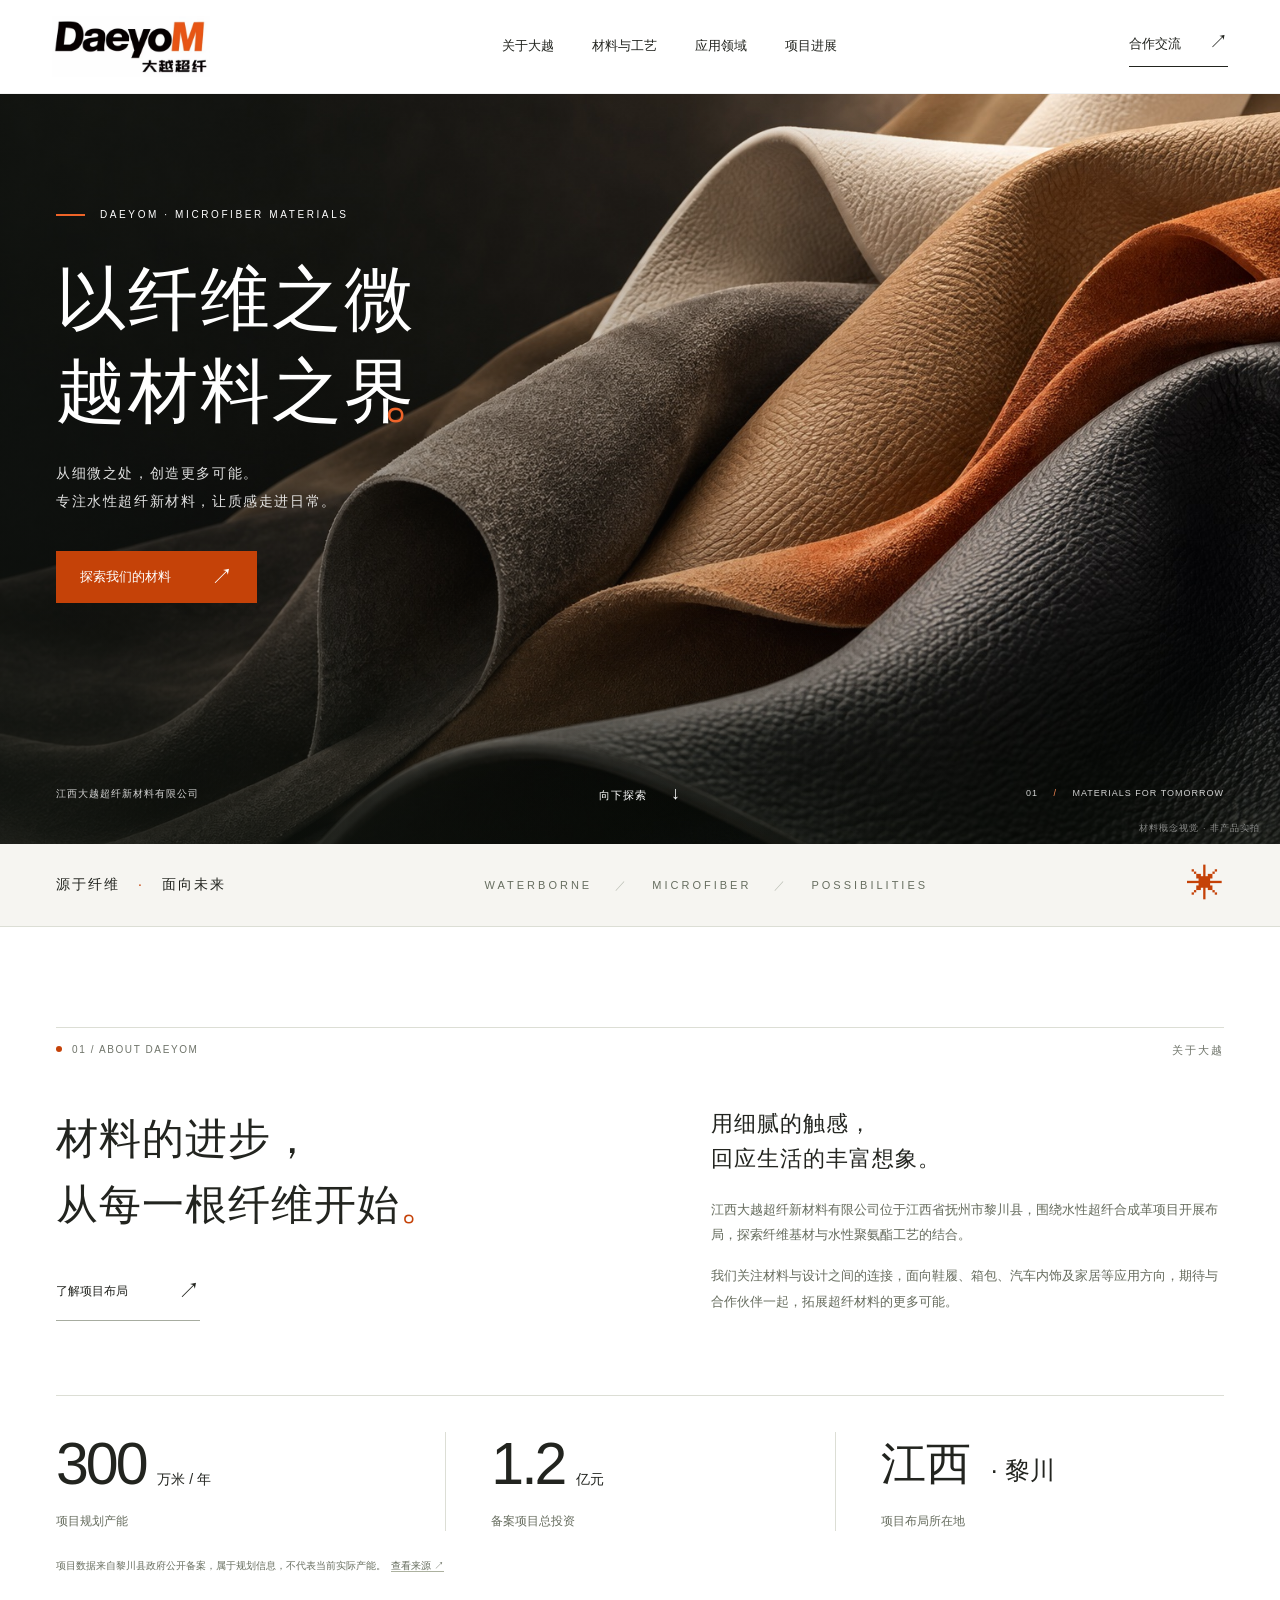
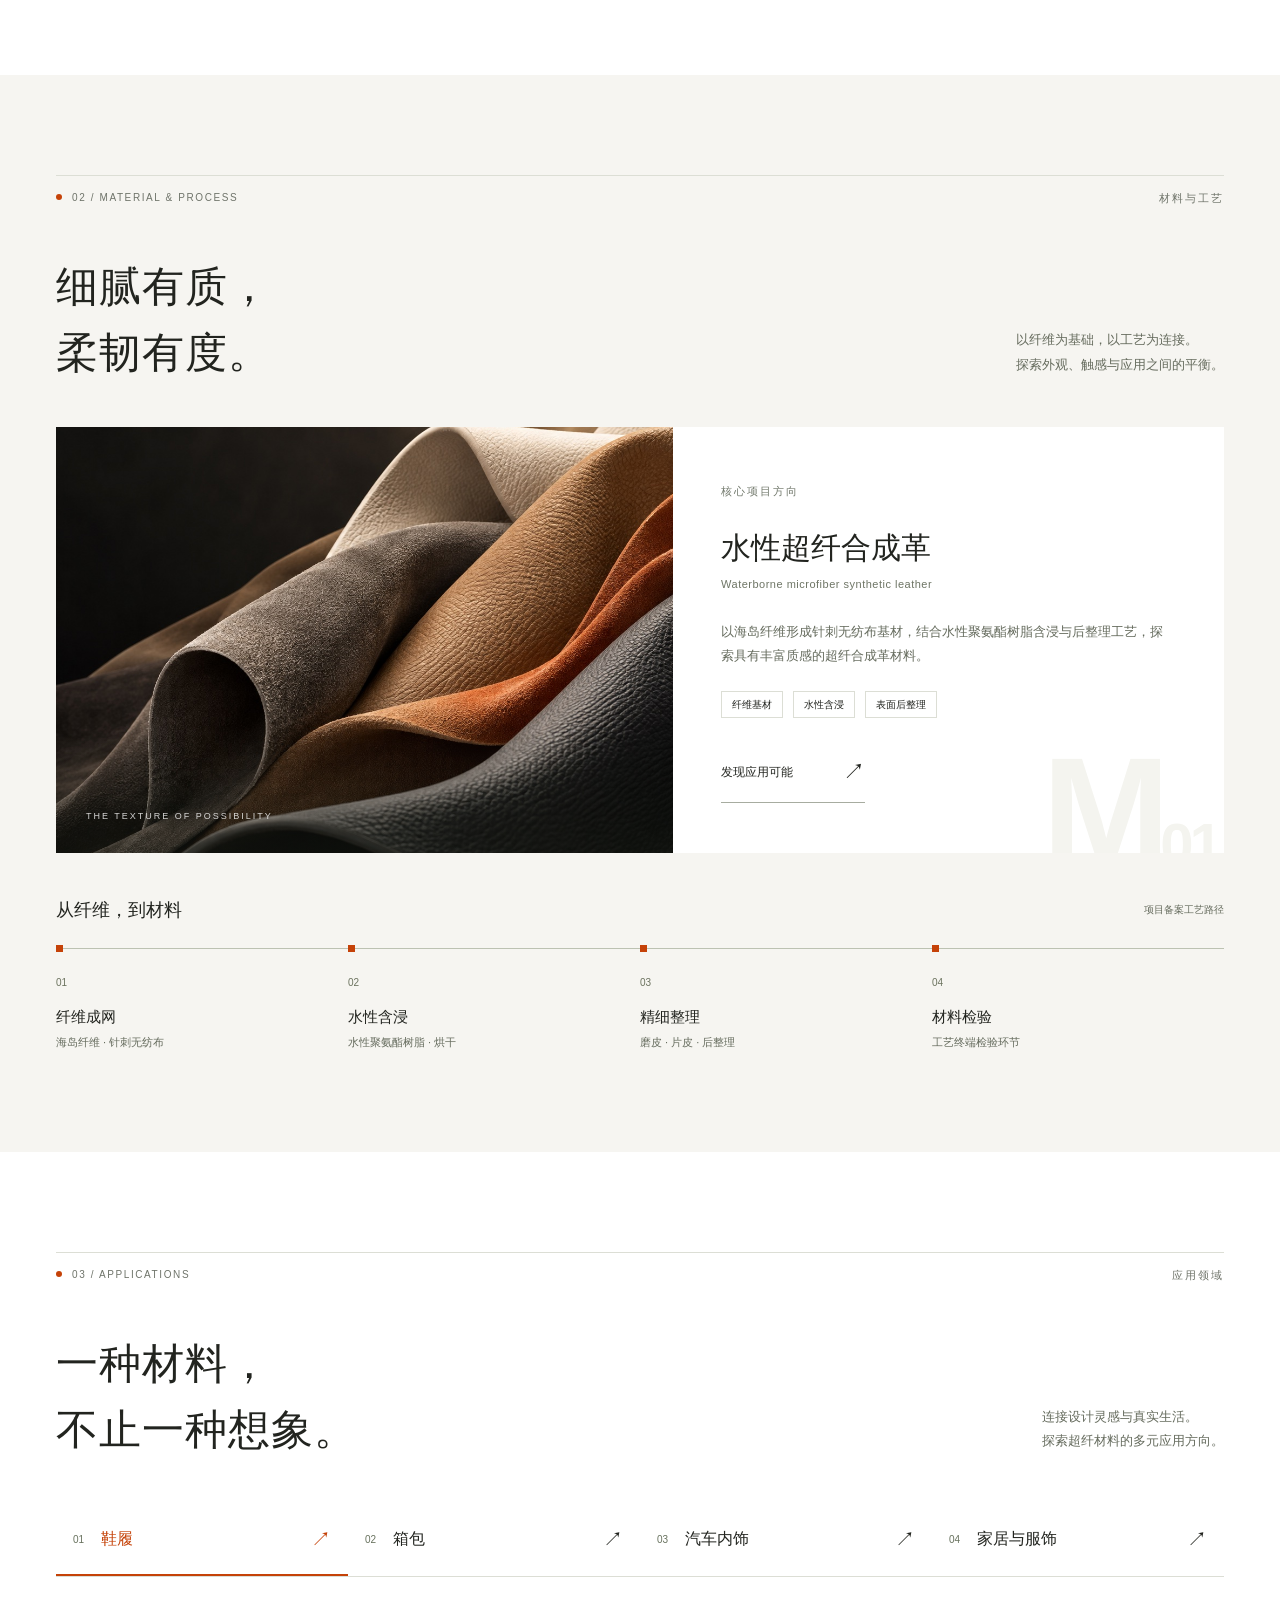
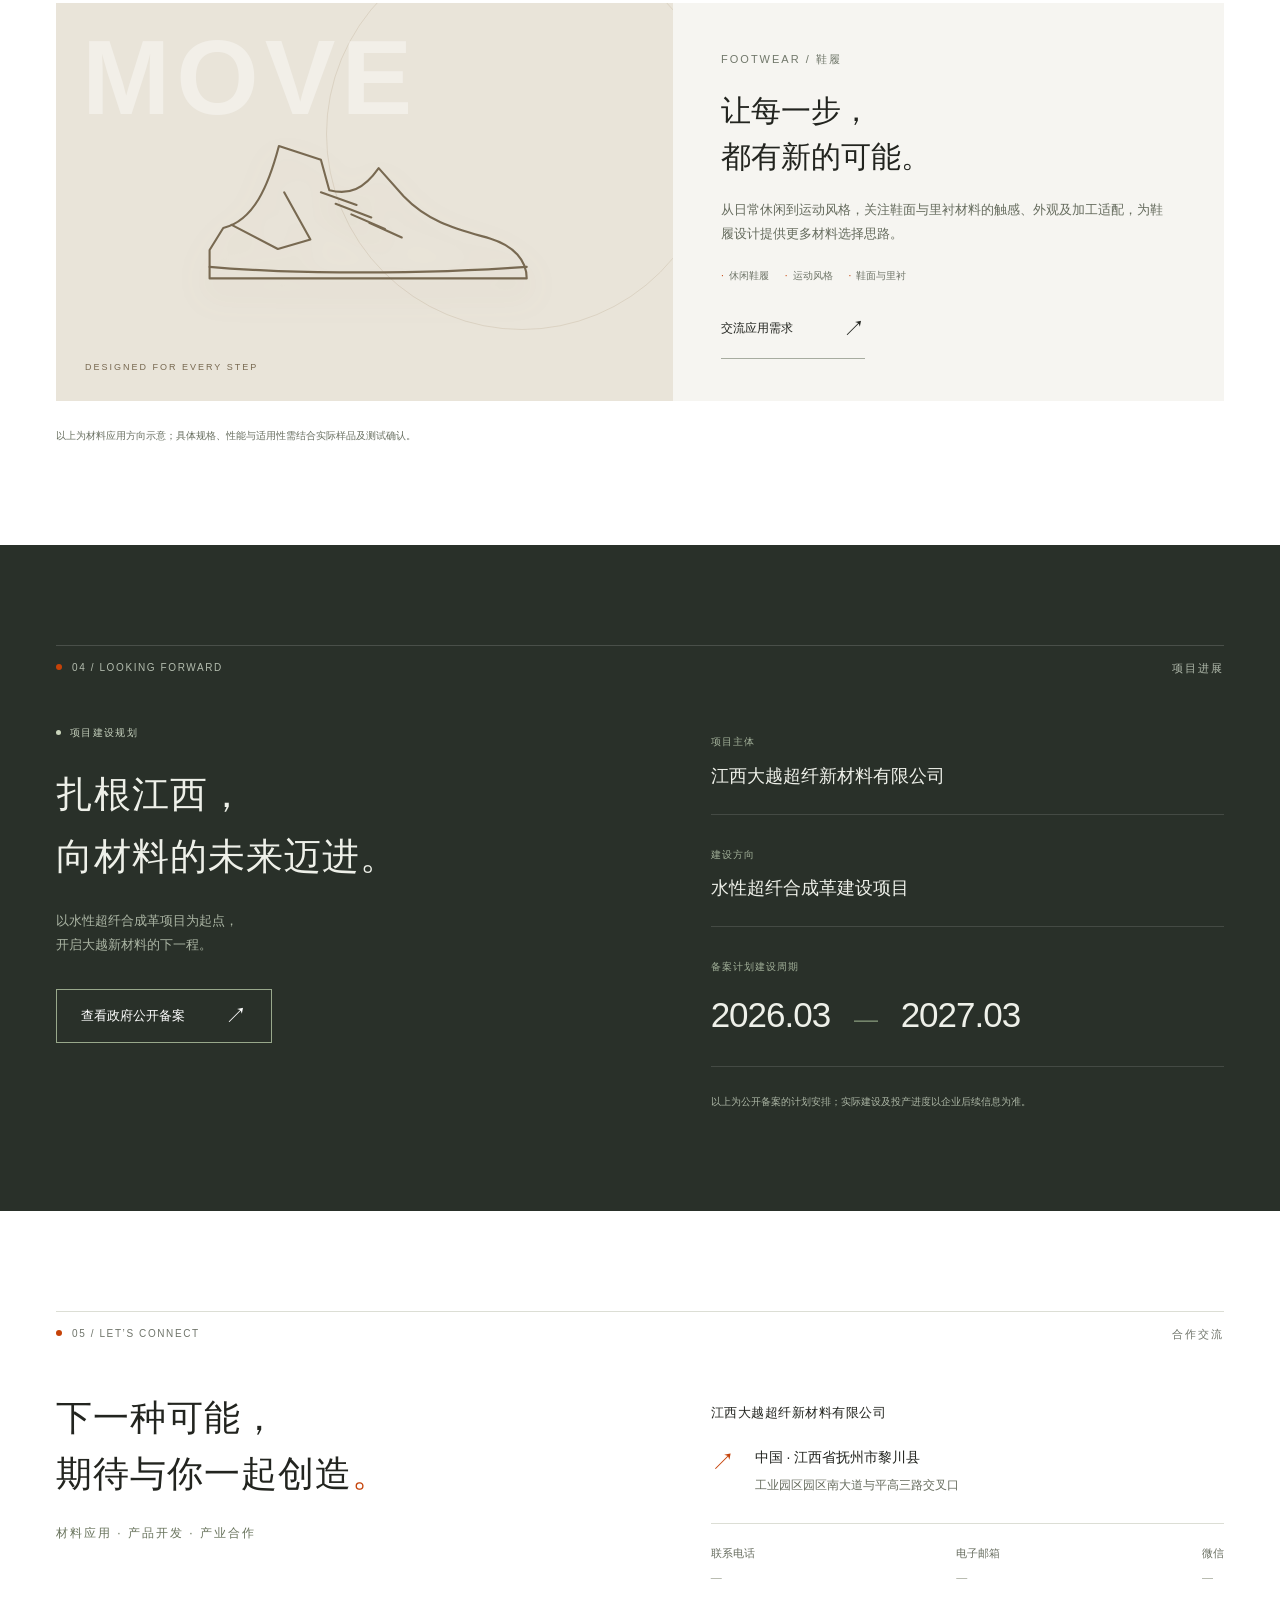
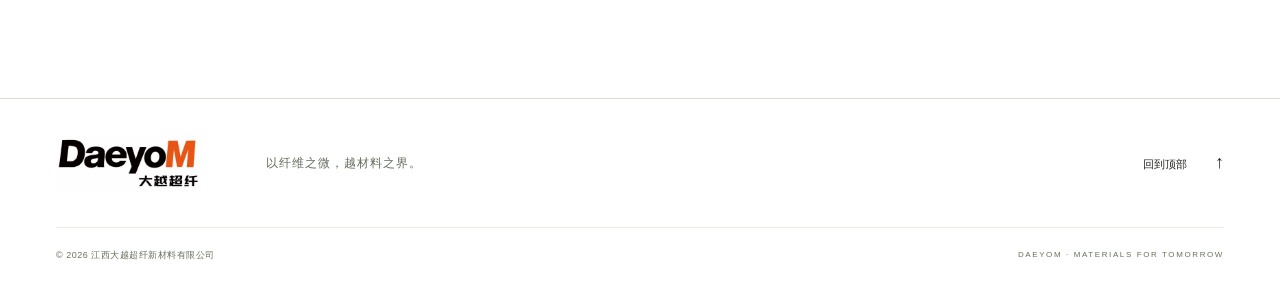
==== index.html @ 68a02328 "Build DaeyoM company homepage with verified project information" ====
<!doctype html>
<html lang="zh-CN">
  <head>
    <meta charset="utf-8" />
    <meta name="viewport" content="width=device-width, initial-scale=1" />
    <meta name="theme-color" content="#f5f3ee" />
    <meta
      name="description"
      content="大越超纤 DaeyoM｜江西大越超纤新材料有限公司，聚焦水性超纤合成革项目，探索新材料在鞋履、箱包、汽车内饰与家居领域的应用。"
    />
    <meta
      property="og:title"
      content="大越超纤 DaeyoM · 以纤维之微，越材料之界"
    />
    <meta
      property="og:description"
      content="专注水性超纤新材料，连接质感、设计与日常生活。"
    />
    <meta property="og:type" content="website" />
    <title>大越超纤 DaeyoM｜以纤维之微，越材料之界</title>
    <link rel="icon" href="assets/favicon.svg" type="image/svg+xml" />
    <link rel="stylesheet" href="styles.css" />
    <script src="script.js" defer></script>
  </head>
  <body id="top">
    <a class="skip-link" href="#main">跳转到主要内容</a>
    <header class="header">
      <a class="brand" href="#top" aria-label="大越超纤 DaeyoM 首页">
        <svg viewBox="245 1270 845 325" role="img" aria-label="DaeyoM 大越超纤">
          <image
            href="assets/daeyom-brand-source.png"
            width="1320"
            height="2868"
          />
        </svg>
      </a>
      <nav class="desktop-nav" aria-label="主导航">
        <a href="#about">关于大越</a><a href="#materials">材料与工艺</a
        ><a href="#applications">应用领域</a><a href="#project">项目进展</a>
      </nav>
      <a class="header-contact" href="#contact"
        >合作交流 <span aria-hidden="true">↗</span></a
      >
      <button
        class="menu-toggle"
        type="button"
        aria-expanded="false"
        aria-controls="mobile-nav"
        aria-label="打开导航"
      >
        <span></span><span></span>
      </button>
      <nav class="mobile-nav" id="mobile-nav" aria-label="手机导航" hidden>
        <a href="#about">关于大越</a><a href="#materials">材料与工艺</a
        ><a href="#applications">应用领域</a><a href="#project">项目进展</a
        ><a href="#contact">合作交流 ↗</a>
      </nav>
    </header>
    <main id="main">
      <section class="hero" aria-labelledby="hero-title">
        <img
          class="hero-image"
          src="assets/material-hero.jpg"
          alt="灰、米白与暖橙色超纤材料的概念展示"
          fetchpriority="high"
          width="1536"
          height="1024"
        />
        <div class="hero-shade"></div>
        <div class="hero-inner wrap">
          <p class="eyebrow light">
            <span class="orange-line"></span> DAEYOM · MICROFIBER MATERIALS
          </p>
          <h1 id="hero-title">
            以纤维之微<br />越<span>材料之界</span><i>。</i>
          </h1>
          <p class="hero-description">
            从细微之处，创造更多可能。<br />专注水性超纤新材料，让质感走进日常。
          </p>
          <a class="button button-orange" href="#materials"
            >探索我们的材料 <span aria-hidden="true">↗</span></a
          >
        </div>
        <div class="hero-bottom wrap">
          <span>江西大越超纤新材料有限公司</span
          ><a href="#about">向下探索 <span aria-hidden="true">↓</span></a
          ><span class="hero-counter">01 <i>/</i> MATERIALS FOR TOMORROW</span>
        </div>
        <span class="image-note">材料概念视觉 · 非产品实拍</span>
      </section>
      <div class="brand-strip">
        <div class="wrap">
          <span>源于纤维 <i>·</i> 面向未来</span>
          <p>WATERBORNE <b>／</b> MICROFIBER <b>／</b> POSSIBILITIES</p>
          <span class="strip-symbol" aria-hidden="true">✳</span>
        </div>
      </div>
      <section
        class="section about wrap"
        id="about"
        aria-labelledby="about-title"
      >
        <div class="section-label">
          <span>01 / ABOUT DAEYOM</span><span>关于大越</span>
        </div>
        <div class="about-layout">
          <div>
            <h2 id="about-title">
              材料的进步，<br />从每一根纤维开始<span class="orange">。</span>
            </h2>
            <a class="text-link" href="#project"
              >了解项目布局 <span aria-hidden="true">↗</span></a
            >
          </div>
          <div class="about-copy">
            <p class="lead">用细腻的触感，<br />回应生活的丰富想象。</p>
            <p>
              江西大越超纤新材料有限公司位于江西省抚州市黎川县，围绕水性超纤合成革项目开展布局，探索纤维基材与水性聚氨酯工艺的结合。
            </p>
            <p>
              我们关注材料与设计之间的连接，面向鞋履、箱包、汽车内饰及家居等应用方向，期待与合作伙伴一起，拓展超纤材料的更多可能。
            </p>
          </div>
        </div>
        <div class="facts">
          <div>
            <span class="fact-value">300<span>万米 / 年</span></span>
            <p>项目规划产能</p>
          </div>
          <div>
            <span class="fact-value">1.2<span>亿元</span></span>
            <p>备案项目总投资</p>
          </div>
          <div>
            <span class="fact-value place">江西<span>· 黎川</span></span>
            <p>项目布局所在地</p>
          </div>
        </div>
        <p class="source-note">
          项目数据来自黎川县政府公开备案，属于规划信息，不代表当前实际产能。<a
            href="https://www.jxlcx.gov.cn/art/2026/6/11/art_3880_4453967.html"
            target="_blank"
            rel="noopener noreferrer"
            >查看来源 ↗</a
          >
        </p>
      </section>
      <section
        class="materials section"
        id="materials"
        aria-labelledby="materials-title"
      >
        <div class="wrap">
          <div class="section-label">
            <span>02 / MATERIAL & PROCESS</span><span>材料与工艺</span>
          </div>
          <div class="section-heading">
            <div>
              <h2 id="materials-title">细腻有质，<br />柔韧有度。</h2>
            </div>
            <p>
              以纤维为基础，以工艺为连接。<br />探索外观、触感与应用之间的平衡。
            </p>
          </div>
          <div class="material-feature">
            <div class="material-photo">
              <img
                src="assets/material-hero.jpg"
                alt="超纤材料层叠纹理的概念视觉"
                loading="lazy"
                width="1536"
                height="1024"
              /><span>THE TEXTURE OF POSSIBILITY</span>
            </div>
            <div class="material-info">
              <span class="small-label">核心项目方向</span>
              <h3>水性超纤合成革</h3>
              <p class="english-title">
                Waterborne microfiber synthetic leather
              </p>
              <p>
                以海岛纤维形成针刺无纺布基材，结合水性聚氨酯树脂含浸与后整理工艺，探索具有丰富质感的超纤合成革材料。
              </p>
              <div class="material-tags">
                <span>纤维基材</span><span>水性含浸</span
                ><span>表面后整理</span>
              </div>
              <a href="#applications" class="text-link"
                >发现应用可能 <span aria-hidden="true">↗</span></a
              ><span class="material-index" aria-hidden="true"
                >M<span>01</span></span
              >
            </div>
          </div>
          <div class="process-heading">
            <h3>从纤维，到材料</h3>
            <p>项目备案工艺路径</p>
          </div>
          <ol class="process">
            <li>
              <span>01</span>
              <h4>纤维成网</h4>
              <p>海岛纤维 · 针刺无纺布</p>
            </li>
            <li>
              <span>02</span>
              <h4>水性含浸</h4>
              <p>水性聚氨酯树脂 · 烘干</p>
            </li>
            <li>
              <span>03</span>
              <h4>精细整理</h4>
              <p>磨皮 · 片皮 · 后整理</p>
            </li>
            <li>
              <span>04</span>
              <h4>材料检验</h4>
              <p>工艺终端检验环节</p>
            </li>
          </ol>
        </div>
      </section>
      <section
        class="section applications wrap"
        id="applications"
        aria-labelledby="applications-title"
      >
        <div class="section-label">
          <span>03 / APPLICATIONS</span><span>应用领域</span>
        </div>
        <div class="section-heading">
          <h2 id="applications-title">一种材料，<br />不止一种想象。</h2>
          <p>连接设计灵感与真实生活。<br />探索超纤材料的多元应用方向。</p>
        </div>
        <div class="application-tabs" role="tablist" aria-label="选择应用领域">
          <button
            role="tab"
            id="tab-footwear"
            aria-controls="panel-footwear"
            aria-selected="true"
            tabindex="0"
            type="button"
          >
            <span>01</span>鞋履<span class="tab-arrow" aria-hidden="true"
              >↗</span
            >
          </button>
          <button
            role="tab"
            id="tab-bags"
            aria-controls="panel-bags"
            aria-selected="false"
            tabindex="-1"
            type="button"
          >
            <span>02</span>箱包<span class="tab-arrow" aria-hidden="true"
              >↗</span
            >
          </button>
          <button
            role="tab"
            id="tab-auto"
            aria-controls="panel-auto"
            aria-selected="false"
            tabindex="-1"
            type="button"
          >
            <span>03</span>汽车内饰<span class="tab-arrow" aria-hidden="true"
              >↗</span
            >
          </button>
          <button
            role="tab"
            id="tab-living"
            aria-controls="panel-living"
            aria-selected="false"
            tabindex="-1"
            type="button"
          >
            <span>04</span>家居与服饰<span class="tab-arrow" aria-hidden="true"
              >↗</span
            >
          </button>
        </div>
        <div
          class="application-panel"
          id="panel-footwear"
          role="tabpanel"
          aria-labelledby="tab-footwear"
          tabindex="0"
        >
          <div class="application-art art-shoe">
            <span class="art-word" aria-hidden="true">MOVE</span
            ><svg viewBox="0 0 400 230" aria-hidden="true">
              <path
                d="M65 140c29-7 43-40 53-78l40 13 8 29c19 5 33-1 47-21l24 27c24 25 51 31 82 40 23 7 35 21 35 38H52v-27z"
              />
              <path
                d="M52 177c78 7 206 7 302 0M158 106l34 12m-20-1 34 13m-19-3 32 14m-15-6 31 14M73 137l44 23 31-9-25-45"
              /></svg
            ><span class="art-caption">DESIGNED FOR EVERY STEP</span>
          </div>
          <div class="application-copy">
            <span class="small-label">FOOTWEAR / 鞋履</span>
            <h3>让每一步，<br />都有新的可能。</h3>
            <p>
              从日常休闲到运动风格，关注鞋面与里衬材料的触感、外观及加工适配，为鞋履设计提供更多材料选择思路。
            </p>
            <div class="use-tags">
              <span>休闲鞋履</span><span>运动风格</span><span>鞋面与里衬</span>
            </div>
            <a href="#contact" class="text-link"
              >交流应用需求 <span aria-hidden="true">↗</span></a
            >
          </div>
        </div>
        <div
          class="application-panel"
          id="panel-bags"
          role="tabpanel"
          aria-labelledby="tab-bags"
          tabindex="0"
          hidden
        >
          <div class="application-art art-bag">
            <span class="art-word" aria-hidden="true">CARRY</span
            ><svg viewBox="0 0 400 230" aria-hidden="true">
              <path
                d="M111 88h178l16 112H95zM159 88V65c0-53 82-53 82 0v23M144 88V63c0-67 112-67 112 0v25M110 106h180M145 88v33m110-33v33M180 138h40v18h-40z"
              /></svg
            ><span class="art-caption">CARRY YOUR INSPIRATION</span>
          </div>
          <div class="application-copy">
            <span class="small-label">BAGS & ACCESSORIES / 箱包</span>
            <h3>装下日常，<br />也装下灵感。</h3>
            <p>
              关注材料肌理与色彩表达，探索手袋、背包及小型配饰等方向，让材料成为设计语言的一部分。
            </p>
            <div class="use-tags">
              <span>时尚手袋</span><span>生活箱包</span><span>小型配饰</span>
            </div>
            <a href="#contact" class="text-link"
              >交流应用需求 <span aria-hidden="true">↗</span></a
            >
          </div>
        </div>
        <div
          class="application-panel"
          id="panel-auto"
          role="tabpanel"
          aria-labelledby="tab-auto"
          tabindex="0"
          hidden
        >
          <div class="application-art art-auto">
            <span class="art-word" aria-hidden="true">DRIVE</span
            ><svg viewBox="0 0 400 230" aria-hidden="true">
              <path
                d="M73 155l18-46 49-11 37-42h79l50 49 26 11 11 51h-33m-67 0H156m-59 0H66v-12zM153 99h130l-36-34h-62z"
              />
              <circle cx="126" cy="168" r="30" />
              <circle cx="278" cy="168" r="30" />
              <circle cx="126" cy="168" r="13" />
              <circle cx="278" cy="168" r="13" />
              <path d="M204 68v31m-4 20h20M76 134h32m196-8h30" /></svg
            ><span class="art-caption">A NEW SENSE OF JOURNEY</span>
          </div>
          <div class="application-copy">
            <span class="small-label">AUTOMOTIVE INTERIORS / 汽车内饰</span>
            <h3>向内探索，<br />向新出发。</h3>
            <p>
              围绕座椅、门板与内饰包覆等方向，关注视觉、触感与空间设计的协调，探索出行场景中的材料可能。
            </p>
            <div class="use-tags">
              <span>座椅包覆</span><span>门板饰面</span><span>内饰设计</span>
            </div>
            <a href="#contact" class="text-link"
              >交流应用需求 <span aria-hidden="true">↗</span></a
            >
          </div>
        </div>
        <div
          class="application-panel"
          id="panel-living"
          role="tabpanel"
          aria-labelledby="tab-living"
          tabindex="0"
          hidden
        >
          <div class="application-art art-living">
            <span class="art-word" aria-hidden="true">LIVE</span
            ><svg viewBox="0 0 400 230" aria-hidden="true">
              <path
                d="M98 122V82c0-20 16-31 34-31h138c21 0 32 13 32 31v40M88 169V119c-36-22-44 9-29 30v34h282v-34c15-21 7-52-29-30v50zM91 145h218M112 144V84h81v60m15 0V84h81v60M82 184v17m236-17v17"
              /></svg
            ><span class="art-caption">TEXTURE MEETS EVERYDAY LIFE</span>
          </div>
          <div class="application-copy">
            <span class="small-label">LIVING & FASHION / 家居与服饰</span>
            <h3>把细腻，<br />带回生活。</h3>
            <p>
              从家居软包到服装配饰，探索柔和肌理与多样风格的搭配，让材料参与更丰富的日常体验。
            </p>
            <div class="use-tags">
              <span>家居软包</span><span>服装设计</span><span>生活配饰</span>
            </div>
            <a href="#contact" class="text-link"
              >交流应用需求 <span aria-hidden="true">↗</span></a
            >
          </div>
        </div>
        <p class="source-note">
          以上为材料应用方向示意；具体规格、性能与适用性需结合实际样品及测试确认。
        </p>
      </section>
      <section
        class="project section"
        id="project"
        aria-labelledby="project-title"
      >
        <div class="wrap">
          <div class="section-label">
            <span>04 / LOOKING FORWARD</span><span>项目进展</span>
          </div>
          <div class="project-layout">
            <div>
              <span class="project-badge"><i></i> 项目建设规划</span>
              <h2 id="project-title">扎根江西，<br />向材料的未来迈进。</h2>
              <p>以水性超纤合成革项目为起点，<br />开启大越新材料的下一程。</p>
              <a
                class="button button-outline"
                href="https://www.jxlcx.gov.cn/art/2026/6/11/art_3880_4453967.html"
                target="_blank"
                rel="noopener noreferrer"
                >查看政府公开备案 <span aria-hidden="true">↗</span></a
              >
            </div>
            <div class="project-details">
              <div>
                <span>项目主体</span>
                <h3>江西大越超纤新材料有限公司</h3>
              </div>
              <div>
                <span>建设方向</span>
                <h3>水性超纤合成革建设项目</h3>
              </div>
              <div>
                <span>备案计划建设周期</span>
                <h3 class="project-date">2026.03 <span>—</span> 2027.03</h3>
              </div>
              <p>
                以上为公开备案的计划安排；实际建设及投产进度以企业后续信息为准。
              </p>
            </div>
          </div>
        </div>
      </section>
      <section
        class="contact section wrap"
        id="contact"
        aria-labelledby="contact-title"
      >
        <div class="section-label">
          <span>05 / LET’S CONNECT</span><span>合作交流</span>
        </div>
        <div class="contact-layout">
          <div>
            <h2 id="contact-title">
              下一种可能，<br />期待与你一起创造<span class="orange">。</span>
            </h2>
            <p>材料应用 · 产品开发 · 产业合作</p>
          </div>
          <div class="contact-details">
            <span class="small-label">江西大越超纤新材料有限公司</span>
            <div class="address">
              <span class="location-mark" aria-hidden="true">↗</span>
              <p>
                中国 · 江西省抚州市黎川县<br /><span
                  >工业园区园区南大道与平高三路交叉口</span
                >
              </p>
            </div>
            <dl class="contact-fields">
              <div>
                <dt>联系电话</dt>
                <dd aria-label="暂未提供">—</dd>
              </div>
              <div>
                <dt>电子邮箱</dt>
                <dd aria-label="暂未提供">—</dd>
              </div>
              <div>
                <dt>微信</dt>
                <dd aria-label="暂未提供">—</dd>
              </div>
            </dl>
          </div>
        </div>
      </section>
    </main>
    <footer>
      <div class="wrap footer-main">
        <a class="brand footer-brand" href="#top" aria-label="返回大越超纤首页"
          ><svg
            viewBox="245 1270 845 325"
            role="img"
            aria-label="DaeyoM 大越超纤"
          >
            <image
              href="assets/daeyom-brand-source.png"
              width="1320"
              height="2868"
            /></svg
        ></a>
        <p>以纤维之微，越材料之界。</p>
        <a class="back-top" href="#top"
          >回到顶部 <span aria-hidden="true">↑</span></a
        >
      </div>
      <div class="wrap footer-bottom">
        <span>© <span id="year">2026</span> 江西大越超纤新材料有限公司</span
        ><span>DAEYOM · MATERIALS FOR TOMORROW</span>
      </div>
    </footer>
  </body>
</html>
---- styles.css ----
:root {
  --orange: #c54208;
  --ink: #22241f;
  --muted: #666c5e;
  --paper: #f6f5f1;
  --line: #dcded5;
  --ease: cubic-bezier(0.22, 1, 0.36, 1);
}
* {
  box-sizing: border-box;
}
html {
  scroll-behavior: smooth;
  scroll-padding-top: 100px;
}
body {
  margin: 0;
  color: var(--ink);
  background: #fff;
  font-family:
    -apple-system, BlinkMacSystemFont, "Segoe UI", "PingFang SC",
    "Microsoft YaHei", sans-serif;
  font-size: 15px;
  line-height: 1.7;
}
a {
  color: inherit;
  text-decoration: none;
}
button {
  font: inherit;
  color: inherit;
}
img,
svg {
  display: block;
  max-width: 100%;
}
button,
a {
  -webkit-tap-highlight-color: transparent;
}
button {
  cursor: pointer;
}
a:focus-visible,
button:focus-visible,
[tabindex="0"]:focus-visible {
  outline: 3px solid var(--orange);
  outline-offset: 5px;
}
[hidden] {
  display: none !important;
}
::selection {
  background: #f7bda1;
  color: #151714;
}
.wrap {
  width: min(1280px, calc(100% - 112px));
  margin-inline: auto;
}
.orange {
  color: var(--orange);
}
.header {
  height: 94px;
  display: flex;
  align-items: center;
  gap: 40px;
  padding: 0 4.1%;
  background: #fff;
  position: sticky;
  top: 0;
  z-index: 20;
  border-bottom: 1px solid #22241f0d;
}
.brand {
  display: block;
  width: 158px;
  flex-shrink: 0;
}
.brand svg {
  width: 100%;
  height: auto;
}
.desktop-nav {
  display: flex;
  gap: 38px;
  margin: auto;
  font-size: 13px;
  font-weight: 500;
}
.desktop-nav a {
  position: relative;
  padding: 12px 0;
}
.desktop-nav a:after {
  position: absolute;
  content: "";
  left: 0;
  right: 100%;
  bottom: 3px;
  height: 2px;
  background: var(--orange);
  transition: right 0.25s;
}
.desktop-nav a:hover:after {
  right: 0;
}
.header-contact {
  font-size: 13px;
  border-bottom: 1px solid var(--ink);
  padding-bottom: 7px;
}
.header-contact span {
  margin-left: 24px;
  font-size: 19px;
}
.menu-toggle,
.mobile-nav {
  display: none;
}
.skip-link {
  position: fixed;
  top: -80px;
  left: 16px;
  background: var(--ink);
  color: #fff;
  padding: 12px 20px;
  z-index: 100;
}
.skip-link:focus {
  top: 10px;
}
.hero {
  min-height: 630px;
  height: min(750px, calc(100svh - 94px));
  position: relative;
  isolation: isolate;
  background: #292820;
  color: #fff;
  overflow: hidden;
}
.hero-image {
  position: absolute;
  width: 100%;
  height: 100%;
  object-fit: cover;
  object-position: center 55%;
  z-index: -3;
}
.hero-shade {
  position: absolute;
  inset: 0;
  z-index: -2;
  background:
    linear-gradient(90deg, #111511a8 0%, #14161140 42%, #13171000 75%),
    linear-gradient(0deg, #0b110a82, transparent 34%);
}
.hero-inner {
  height: 100%;
  padding-top: clamp(65px, 8vw, 118px);
}
.eyebrow {
  font-size: 10px;
  letter-spacing: 2.6px;
  font-weight: 500;
  display: flex;
  align-items: center;
  gap: 15px;
}
.orange-line {
  background: #ee6428;
  width: 29px;
  height: 2px;
}
.hero h1 {
  font-size: clamp(48px, 5.5vw, 77px);
  font-weight: 500;
  letter-spacing: 2px;
  line-height: 1.3;
  margin: 30px 0 24px;
}
.hero h1 > span {
  font-weight: 300;
}
.hero h1 i {
  font-style: normal;
  color: #ef642a;
  margin-left: -0.5em;
}
.hero-description {
  font-size: 14px;
  line-height: 1.95;
  letter-spacing: 1.6px;
  color: #ffffffdf;
}
.button {
  display: inline-flex;
  align-items: center;
  justify-content: space-between;
  gap: 40px;
  padding: 15px 24px;
  font-size: 13px;
  transition:
    background 0.25s,
    transform 0.25s;
}
.button span {
  font-size: 22px;
  line-height: 1;
}
.button-orange {
  background: var(--orange);
  color: #fff;
  margin-top: 22px;
}
.button-orange:hover {
  background: #bf3b05;
  transform: translateY(-2px);
}
.hero-bottom {
  position: absolute;
  left: 0;
  right: 0;
  bottom: 42px;
  display: flex;
  align-items: center;
  justify-content: space-between;
  color: #ffffffcf;
  font-size: 10px;
  letter-spacing: 1px;
}
.hero-bottom > a {
  position: absolute;
  left: 50%;
  transform: translateX(-50%);
  color: #fff;
  font-size: 11px;
}
.hero-bottom > a span {
  margin-left: 20px;
  font-size: 18px;
}
.hero-counter {
  font-size: 9px;
}
.hero-counter i {
  font-style: normal;
  color: #ff8c56;
  margin: 0 12px;
}
.image-note {
  position: absolute;
  right: 20px;
  bottom: 8px;
  font-size: 9px;
  letter-spacing: 1px;
  color: #ffffff80;
}
.brand-strip {
  background: var(--paper);
  border-bottom: 1px solid var(--line);
}
.brand-strip > .wrap {
  display: flex;
  justify-content: space-between;
  align-items: center;
  min-height: 82px;
}
.brand-strip span:first-child {
  font-size: 14px;
  letter-spacing: 2px;
}
.brand-strip i {
  font-style: normal;
  color: var(--orange);
  margin: 0 12px;
}
.brand-strip p {
  font-size: 11px;
  color: #676e60;
  letter-spacing: 3px;
}
.brand-strip b {
  font-weight: 400;
  color: #b8bcb2;
  margin: 0 17px;
}
.strip-symbol {
  font-size: 37px;
  color: var(--orange);
}
.section {
  padding-block: 100px;
}
.section-label {
  display: flex;
  justify-content: space-between;
  border-top: 1px solid var(--line);
  padding-top: 16px;
  margin-bottom: 49px;
  line-height: 1.2;
  font-size: 10px;
  letter-spacing: 1.6px;
  color: #6f746a;
}
.section-label > span:first-child:before {
  content: "";
  width: 6px;
  height: 6px;
  border-radius: 50%;
  display: inline-block;
  background: var(--orange);
  margin: 0 10px 1px 0;
}
.section-label > span:last-child {
  font-size: 11px;
  letter-spacing: 2px;
}
.about-layout {
  display: grid;
  grid-template-columns: 1.1fr 1fr;
  gap: 90px;
}
h2 {
  font-size: clamp(32px, 3.3vw, 44px);
  font-weight: 500;
  line-height: 1.55;
  letter-spacing: 1px;
  margin: 0;
}
.text-link {
  display: inline-flex;
  gap: 50px;
  align-items: center;
  font-size: 12px;
  border-bottom: 1px solid #a7aca0;
  padding: 11px 0;
  margin-top: 24px;
}
.text-link > span {
  font-size: 22px;
  font-weight: 300;
}
.text-link:hover {
  color: var(--orange);
  border-color: var(--orange);
}
.about-copy p {
  font-size: 13px;
  line-height: 1.95;
  color: var(--muted);
  margin: 16px 0;
}
.about-copy .lead {
  font-size: 22px;
  color: var(--ink);
  line-height: 1.6;
  margin: 0 0 20px;
  font-weight: 400;
  letter-spacing: 1px;
}
.facts {
  display: grid;
  grid-template-columns: 1fr 1fr 1fr;
  border-top: 1px solid var(--line);
  margin-top: 65px;
  padding-top: 36px;
}
.facts > div {
  padding-left: 45px;
  border-left: 1px solid var(--line);
}
.facts > div:first-child {
  padding-left: 0;
  border-left: 0;
}
.fact-value {
  font-size: 59px;
  line-height: 1.1;
  letter-spacing: -3px;
  font-weight: 400;
}
.fact-value > span {
  font-size: 14px;
  letter-spacing: 0;
  margin-left: 12px;
}
.fact-value.place {
  font-size: 45px;
  letter-spacing: 0;
  line-height: 1.44;
}
.fact-value.place > span {
  font-size: 25px;
  margin-left: 20px;
}
.facts p {
  font-size: 12px;
  color: var(--muted);
  margin: 14px 0 0;
}
.source-note {
  font-size: 10px;
  line-height: 1.8;
  color: #686f60;
  margin: 26px 0 0;
}
.source-note a {
  border-bottom: 1px solid #acb19f;
  margin-left: 5px;
}
.materials {
  background: var(--paper);
}
.section-heading {
  display: flex;
  justify-content: space-between;
  align-items: flex-end;
  gap: 40px;
  margin-bottom: 42px;
}
.section-heading > p {
  font-size: 13px;
  color: var(--muted);
  margin: 0 0 8px;
  line-height: 1.9;
}
.material-feature {
  display: grid;
  grid-template-columns: 1.12fr 1fr;
  background: #fff;
  min-height: 420px;
}
.material-photo {
  position: relative;
  overflow: hidden;
  min-height: 400px;
  background: #484039;
}
.material-photo img {
  position: absolute;
  width: 100%;
  height: 100%;
  object-fit: cover;
  object-position: 77% center;
  transform: scale(1.3);
}
.material-photo:after {
  content: "";
  position: absolute;
  inset: 0;
  background: linear-gradient(0deg, #181c1580, transparent 30%);
}
.material-photo > span {
  position: absolute;
  bottom: 28px;
  left: 30px;
  color: #ffffffcf;
  z-index: 1;
  font-size: 9px;
  letter-spacing: 2px;
}
.material-info {
  position: relative;
  padding: 50px 48px;
  overflow: hidden;
}
.small-label {
  font-size: 11px;
  letter-spacing: 2px;
  color: #71786b;
}
.material-info h3 {
  font-size: 30px;
  font-weight: 500;
  margin: 19px 0 1px;
}
.english-title {
  font-size: 11px !important;
  letter-spacing: 0.5px;
  margin-top: 0 !important;
  color: #6e7565 !important;
}
.material-info > p {
  font-size: 13px;
  color: var(--muted);
  line-height: 1.85;
  margin-top: 26px;
  position: relative;
  z-index: 1;
}
.material-tags {
  display: flex;
  flex-wrap: wrap;
  gap: 10px;
  margin-top: 23px;
}
.material-tags > span {
  font-size: 10px;
  padding: 4px 10px;
  border: 1px solid var(--line);
}
.material-info .text-link {
  margin-top: 24px;
  position: relative;
  z-index: 1;
}
.material-index {
  position: absolute;
  right: 5px;
  bottom: -36px;
  font-size: 154px;
  line-height: 1;
  color: #f4f4ef;
  letter-spacing: -10px;
  font-weight: 600;
  pointer-events: none;
}
.material-index > span {
  font-size: 60px;
  letter-spacing: -4px;
}
.process-heading {
  display: flex;
  justify-content: space-between;
  align-items: center;
  margin: 42px 0 23px;
}
.process-heading h3 {
  font-size: 18px;
  font-weight: 500;
  margin: 0;
}
.process-heading p {
  font-size: 10px;
  color: var(--muted);
  margin: 0;
}
.process {
  list-style: none;
  padding: 0;
  margin: 0;
  display: grid;
  grid-template-columns: repeat(4, 1fr);
}
.process li {
  border-top: 1px solid #bcc2b2;
  padding: 19px 20px 0 0;
  position: relative;
}
.process li:before {
  content: "";
  position: absolute;
  top: -4px;
  left: 0;
  width: 7px;
  height: 7px;
  background: var(--orange);
}
.process li > span {
  font-size: 10px;
  color: #6c735f;
}
.process h4 {
  font-size: 15px;
  font-weight: 500;
  margin: 10px 0 4px;
}
.process p {
  font-size: 11px;
  color: var(--muted);
  margin: 0;
}
.application-tabs {
  display: grid;
  grid-template-columns: repeat(4, 1fr);
  margin-bottom: 26px;
  border-bottom: 1px solid var(--line);
}
.application-tabs button {
  border: 0;
  border-bottom: 2px solid transparent;
  background: none;
  display: flex;
  align-items: center;
  text-align: left;
  gap: 17px;
  padding: 18px 17px;
  font-size: 16px;
  transition: color 0.2s;
}
.application-tabs button[aria-selected="true"] {
  border-bottom-color: var(--orange);
  color: var(--orange);
}
.application-tabs button:hover {
  background: var(--paper);
}
.application-tabs button > span:first-child {
  font-size: 10px;
  color: #68725e;
}
.tab-arrow {
  margin-left: auto;
  font-size: 20px;
}
.application-panel {
  display: grid;
  grid-template-columns: 1.12fr 1fr;
  min-height: 370px;
  background: var(--paper);
}
.application-art {
  min-height: 350px;
  position: relative;
  display: flex;
  align-items: center;
  justify-content: center;
  overflow: hidden;
  color: #786951;
  background: #e9e4d9;
}
.application-art:after {
  content: "";
  position: absolute;
  width: 390px;
  height: 390px;
  border: 1px solid #a9947438;
  border-radius: 50%;
  right: -45px;
  top: -65px;
}
.application-art svg {
  width: 75%;
  max-width: 420px;
  position: relative;
  z-index: 1;
  stroke: currentColor;
  stroke-width: 2;
  stroke-linecap: round;
  stroke-linejoin: round;
  fill: none;
  filter: drop-shadow(0 15px 15px #8f78562b);
}
.art-word {
  position: absolute;
  font-size: 106px;
  color: #ffffff65;
  letter-spacing: 6px;
  font-weight: 600;
  top: 21px;
  left: 26px;
  line-height: 1;
}
.art-caption {
  position: absolute;
  bottom: 26px;
  left: 29px;
  font-size: 9px;
  letter-spacing: 2px;
}
.art-bag {
  background: #eeddd0;
  color: #95613d;
}
.art-auto {
  background: #dee1dc;
  color: #657463;
}
.art-living {
  background: #e1ddd6;
  color: #7c6958;
}
.application-copy {
  padding: 42px 48px;
}
.application-copy h3 {
  font-size: 30px;
  font-weight: 500;
  line-height: 1.55;
  margin: 17px 0;
}
.application-copy p {
  font-size: 13px;
  color: var(--muted);
  line-height: 1.9;
  margin: 0;
}
.use-tags {
  display: flex;
  gap: 16px;
  margin-top: 20px;
  flex-wrap: wrap;
}
.use-tags > span {
  font-size: 10px;
  color: #6e7467;
}
.use-tags > span:before {
  content: "·";
  color: var(--orange);
  margin-right: 5px;
}
.application-copy .text-link {
  margin-top: 15px;
}
.project {
  background: #293029;
  color: #eef0e9;
}
.project .section-label {
  border-color: #ffffff26;
  color: #b3bcae;
}
.project-layout {
  display: grid;
  grid-template-columns: 1.1fr 1fr;
  gap: 90px;
}
.project-badge {
  font-size: 10px;
  letter-spacing: 1.3px;
  color: #c3cebb;
  display: flex;
  align-items: center;
  gap: 9px;
  margin-bottom: 23px;
}
.project-badge i {
  width: 5px;
  height: 5px;
  border-radius: 50%;
  background: #cad5bc;
}
.project h2 {
  font-size: 37px;
  line-height: 1.65;
}
.project-layout > div > p {
  font-size: 13px;
  color: #abb5a4;
  line-height: 1.9;
  margin-top: 22px;
}
.button-outline {
  border: 1px solid #98a88b;
  color: #fff;
  margin-top: 18px;
}
.button-outline:hover {
  background: #424d40;
}
.project-details {
  padding-top: 3px;
}
.project-details > div {
  border-bottom: 1px solid #ffffff20;
  padding: 0 0 23px;
  margin-bottom: 25px;
}
.project-details > div > span {
  font-size: 10px;
  color: #a2b099;
  letter-spacing: 1px;
}
.project-details h3 {
  font-size: 18px;
  font-weight: 400;
  margin: 9px 0 0;
  line-height: 1.6;
}
.project-details h3.project-date {
  font-size: 35px;
  letter-spacing: -1px;
}
.project-date span {
  font-size: 24px;
  color: #74846b;
  margin: 0 15px;
}
.project-details > p {
  font-size: 10px !important;
  margin-bottom: 0;
}
.contact-layout {
  display: grid;
  grid-template-columns: 1.1fr 1fr;
  gap: 90px;
}
.contact h2 {
  font-size: 36px;
}
.contact-layout > div > p {
  font-size: 12px;
  color: #68735c;
  letter-spacing: 2px;
  margin-top: 22px;
}
.contact-details {
  padding-top: 9px;
}
.contact-details > .small-label {
  color: var(--ink);
  letter-spacing: 0.5px;
  font-size: 13px;
}
.address {
  display: flex;
  gap: 20px;
  margin-top: 20px;
}
.location-mark {
  font-size: 24px;
  color: var(--orange);
  line-height: 1.5;
}
.address p {
  font-size: 14px;
  line-height: 1.9;
  margin: 0;
}
.address p > span {
  font-size: 12px;
  color: var(--muted);
}
.contact-fields {
  display: flex;
  justify-content: space-between;
  gap: 15px;
  border-top: 1px solid var(--line);
  margin-top: 26px;
  padding-top: 20px;
  font-size: 11px;
}
.contact-fields dt {
  color: var(--muted);
}
.contact-fields dd {
  margin: 5px 0 0;
  color: #a3a798;
}
footer {
  border-top: 1px solid var(--line);
}
.footer-main {
  display: flex;
  align-items: center;
  gap: 65px;
  padding-block: 36px;
}
.footer-brand {
  width: 145px;
}
.footer-main > p {
  font-size: 12px;
  letter-spacing: 1px;
  color: var(--muted);
}
.back-top {
  margin-left: auto;
  font-size: 11px;
}
.back-top > span {
  margin-left: 25px;
  font-size: 18px;
}
.footer-bottom {
  border-top: 1px solid #e9ece3;
  padding-block: 20px;
  display: flex;
  justify-content: space-between;
  font-size: 9px;
  color: #68715e;
  letter-spacing: 0.5px;
}
.footer-bottom > span:last-child {
  font-size: 8px;
  letter-spacing: 1.6px;
}
@media (min-width: 1600px) {
  .hero-inner {
    padding-top: 120px;
  }
  .hero {
    height: 780px;
  }
  .hero h1 {
    font-size: 86px;
  }
}
@media (max-width: 1100px) {
  .wrap {
    width: calc(100% - 72px);
  }
  .header {
    gap: 25px;
    padding-inline: 36px;
  }
  .desktop-nav {
    gap: 24px;
  }
  .brand {
    width: 135px;
  }
  .about-layout,
  .project-layout,
  .contact-layout {
    gap: 45px;
  }
  .material-info,
  .application-copy {
    padding: 34px;
  }
  .hero {
    min-height: 610px;
  }
  .hero h1 {
    font-size: 65px;
  }
  .facts > div {
    padding-left: 30px;
  }
  .fact-value {
    font-size: 51px;
  }
  .brand-strip p {
    font-size: 9px;
    letter-spacing: 2px;
  }
  .brand-strip b {
    margin: 0 10px;
  }
  .project h2,
  .contact h2 {
    font-size: 31px;
  }
  .project-details h3.project-date {
    font-size: 30px;
  }
  .project-date span {
    margin: 0 8px;
  }
  .art-word {
    font-size: 82px;
  }
}
@media (max-width: 800px) {
  .wrap {
    width: calc(100% - 48px);
  }
  .header {
    height: 78px;
    padding-inline: 24px;
  }
  .brand {
    width: 124px;
  }
  .desktop-nav {
    gap: 18px;
    font-size: 11px;
  }
  .header-contact {
    font-size: 11px;
  }
  .header-contact span {
    margin-left: 9px;
  }
  .hero {
    height: 650px;
    min-height: 0;
  }
  .hero-inner {
    padding-top: 80px;
  }
  .hero h1 {
    font-size: 57px;
  }
  .hero-counter {
    display: none;
  }
  .hero-bottom > a {
    left: auto;
    right: 0;
    transform: none;
  }
  .hero-shade {
    background:
      linear-gradient(90deg, #111511c2, #11151145 70%),
      linear-gradient(0deg, #11151177, transparent 45%);
  }
  .section {
    padding-block: 70px;
  }
  .section-label {
    margin-bottom: 35px;
  }
  .brand-strip p {
    display: none;
  }
  .brand-strip > .wrap {
    min-height: 68px;
  }
  .about-layout {
    grid-template-columns: 1fr 1fr;
    gap: 30px;
  }
  h2 {
    font-size: 32px;
  }
  .about-copy .lead {
    font-size: 20px;
  }
  .facts {
    margin-top: 40px;
  }
  .fact-value {
    font-size: 43px;
  }
  .fact-value > span {
    font-size: 11px;
    margin-left: 6px;
  }
  .fact-value.place {
    font-size: 33px;
    line-height: 1.45;
  }
  .fact-value.place > span {
    font-size: 20px;
    margin-left: 10px;
  }
  .material-feature,
  .application-panel {
    grid-template-columns: 1fr 1fr;
  }
  .material-info,
  .application-copy {
    padding: 28px;
  }
  .material-info h3,
  .application-copy h3 {
    font-size: 25px;
  }
  .material-photo {
    min-height: 390px;
  }
  .section-heading > p {
    font-size: 11px;
  }
  .application-tabs button {
    font-size: 13px;
    padding-inline: 9px;
    gap: 8px;
  }
  .art-word {
    font-size: 62px;
  }
  .application-art svg {
    width: 90%;
  }
  .project-layout,
  .contact-layout {
    gap: 35px;
  }
  .project h2,
  .contact h2 {
    font-size: 28px;
  }
  .project-details h3 {
    font-size: 15px;
  }
  .project-details h3.project-date {
    font-size: 25px;
  }
  .project-date span {
    font-size: 16px;
    margin: 0 3px;
  }
  .footer-main {
    gap: 30px;
  }
}
@media (max-width: 600px) {
  html {
    scroll-padding-top: 87px;
  }
  .header {
    height: 74px;
    gap: 20px;
    padding-inline: 22px;
  }
  .wrap {
    width: calc(100% - 44px);
  }
  .brand {
    width: 126px;
  }
  .desktop-nav {
    display: none;
  }
  .header-contact {
    margin-left: auto;
    font-size: 11px;
    border: 0;
    padding: 0;
  }
  .header-contact span {
    font-size: 17px;
  }
  .menu-toggle {
    display: flex;
    flex-direction: column;
    justify-content: center;
    gap: 6px;
    width: 34px;
    height: 38px;
    padding: 8px 5px;
    border: 0;
    background: none;
  }
  .menu-toggle span {
    height: 1px;
    width: 24px;
    background: var(--ink);
    transition: transform 0.2s;
  }
  .menu-toggle[aria-expanded="true"] span:first-child {
    transform: translateY(3.5px) rotate(45deg);
  }
  .menu-toggle[aria-expanded="true"] span:last-child {
    transform: translateY(-3.5px) rotate(-45deg);
  }
  .mobile-nav {
    position: absolute;
    top: 74px;
    left: 0;
    right: 0;
    background: #fff;
    padding: 16px 22px 25px;
    box-shadow: 0 14px 18px #151b1210;
    display: flex;
    flex-direction: column;
  }
  .mobile-nav a {
    padding: 13px 0;
    border-bottom: 1px solid var(--line);
    font-size: 14px;
  }
  .hero {
    height: 650px;
    max-height: 850px;
  }
  .hero-inner {
    padding-top: 67px;
  }
  .hero-image {
    object-position: 65% center;
  }
  .hero h1 {
    font-size: 48px;
    letter-spacing: 1px;
    line-height: 1.4;
    margin-top: 35px;
  }
  .hero-description {
    font-size: 12px;
    letter-spacing: 1px;
    margin-top: 24px;
  }
  .eyebrow {
    font-size: 8px;
    letter-spacing: 1.5px;
    gap: 10px;
  }
  .orange-line {
    width: 20px;
  }
  .hero .button {
    margin-top: 28px;
  }
  .button {
    padding: 14px 20px;
    font-size: 12px;
    gap: 36px;
  }
  .hero-bottom {
    bottom: 41px;
    font-size: 8px;
    letter-spacing: 0.1px;
  }
  .hero-bottom > a {
    font-size: 10px;
  }
  .hero-bottom > a span {
    margin-left: 6px;
  }
  .image-note {
    font-size: 8px;
    right: 22px;
    bottom: 10px;
  }
  .brand-strip > .wrap {
    min-height: 63px;
  }
  .brand-strip span:first-child {
    font-size: 12px;
    letter-spacing: 1px;
  }
  .strip-symbol {
    font-size: 32px;
  }
  .section {
    padding-block: 54px;
  }
  .section-label {
    font-size: 8px;
    letter-spacing: 1.3px;
    margin-bottom: 29px;
    padding-top: 13px;
  }
  .section-label > span:last-child {
    font-size: 9px;
  }
  .section-label > span:first-child:before {
    width: 5px;
    height: 5px;
    margin-right: 7px;
  }
  .about-layout {
    grid-template-columns: 1fr;
    gap: 31px;
  }
  h2 {
    font-size: 30px;
    letter-spacing: 0.3px;
  }
  .about .text-link {
    margin-top: 15px;
  }
  .about-copy .lead {
    font-size: 19px;
    margin-bottom: 15px;
  }
  .about-copy p {
    font-size: 12px;
  }
  .facts {
    padding-top: 27px;
    gap: 13px;
    margin-top: 32px;
  }
  .facts > div {
    padding-left: 13px;
  }
  .fact-value {
    font-size: 32px;
    letter-spacing: -1.4px;
    display: block;
  }
  .fact-value > span {
    display: block;
    font-size: 9px;
    letter-spacing: 0;
    line-height: 1.9;
    margin-left: 0;
  }
  .fact-value.place {
    font-size: 26px;
    line-height: 1.23;
  }
  .fact-value.place > span {
    font-size: 12px;
    line-height: 1.6;
    margin: 0;
  }
  .facts p {
    font-size: 9px;
    margin-top: 8px;
  }
  .source-note {
    font-size: 9px;
    margin-top: 22px;
  }
  .section-heading {
    display: block;
    margin-bottom: 26px;
  }
  .section-heading > p {
    font-size: 12px;
    margin: 17px 0 0;
  }
  .material-feature,
  .application-panel {
    grid-template-columns: 1fr;
  }
  .material-photo {
    min-height: 285px;
  }
  .material-photo img {
    object-position: 70% center;
    transform: scale(1.1);
  }
  .material-photo > span {
    font-size: 8px;
    bottom: 20px;
    left: 23px;
  }
  .material-info {
    padding: 29px 25px 31px;
  }
  .material-info h3 {
    font-size: 27px;
  }
  .material-info > p {
    font-size: 12px;
  }
  .material-tags {
    margin-top: 19px;
  }
  .material-info .text-link {
    margin-top: 18px;
  }
  .process-heading {
    margin-top: 30px;
  }
  .process-heading h3 {
    font-size: 17px;
  }
  .process-heading p {
    font-size: 9px;
  }
  .process {
    grid-template-columns: 1fr 1fr;
    row-gap: 26px;
  }
  .process h4 {
    font-size: 14px;
  }
  .process p {
    font-size: 10px;
  }
  .application-tabs {
    margin-bottom: 20px;
  }
  .application-tabs button {
    flex-wrap: wrap;
    gap: 4px;
    padding: 13px 7px;
    font-size: 12px;
    line-height: 1.5;
  }
  .application-tabs button > span:first-child {
    width: 100%;
    font-size: 9px;
  }
  .tab-arrow {
    display: none;
  }
  .application-art {
    min-height: 260px;
  }
  .application-art svg {
    width: 75%;
    max-width: 330px;
  }
  .art-word {
    font-size: 81px;
    top: 20px;
    left: 23px;
  }
  .art-caption {
    font-size: 8px;
    bottom: 20px;
    left: 23px;
  }
  .application-copy {
    padding: 29px 25px;
  }
  .application-copy h3 {
    font-size: 28px;
    margin: 15px 0;
  }
  .application-copy p {
    font-size: 12px;
  }
  .project-layout,
  .contact-layout {
    grid-template-columns: 1fr;
    gap: 40px;
  }
  .project h2,
  .contact h2 {
    font-size: 30px;
  }
  .project-badge {
    font-size: 9px;
    margin-bottom: 20px;
  }
  .project-details h3 {
    font-size: 17px;
  }
  .project-details h3.project-date {
    font-size: 30px;
  }
  .project-date span {
    font-size: 23px;
    margin: 0 9px;
  }
  .project-details > div {
    padding-bottom: 17px;
    margin-bottom: 20px;
  }
  .project .button {
    margin-top: 11px;
  }
  .contact-layout {
    gap: 30px;
  }
  .contact-layout > div > p {
    font-size: 11px;
    letter-spacing: 1px;
    margin: 17px 0 0;
  }
  .contact-details > .small-label {
    font-size: 12px;
  }
  .address p {
    font-size: 13px;
  }
  .address p > span {
    font-size: 11px;
  }
  .contact-fields {
    font-size: 10px;
    margin-bottom: 0;
  }
  .footer-main {
    padding-block: 27px;
    gap: 15px;
    flex-wrap: wrap;
  }
  .footer-brand {
    width: 124px;
  }
  .footer-main > p {
    order: 3;
    width: 100%;
    font-size: 10px;
    margin: 0;
  }
  .back-top {
    font-size: 10px;
  }
  .footer-bottom {
    font-size: 8px;
    padding-block: 16px;
    gap: 8px;
    flex-direction: column;
  }
  .footer-bottom > span:last-child {
    font-size: 7px;
  }
}
@media (prefers-reduced-motion: reduce) {
  html {
    scroll-behavior: auto;
  }
  *,
  *:before,
  *:after {
    transition: none !important;
    animation: none !important;
  }
}
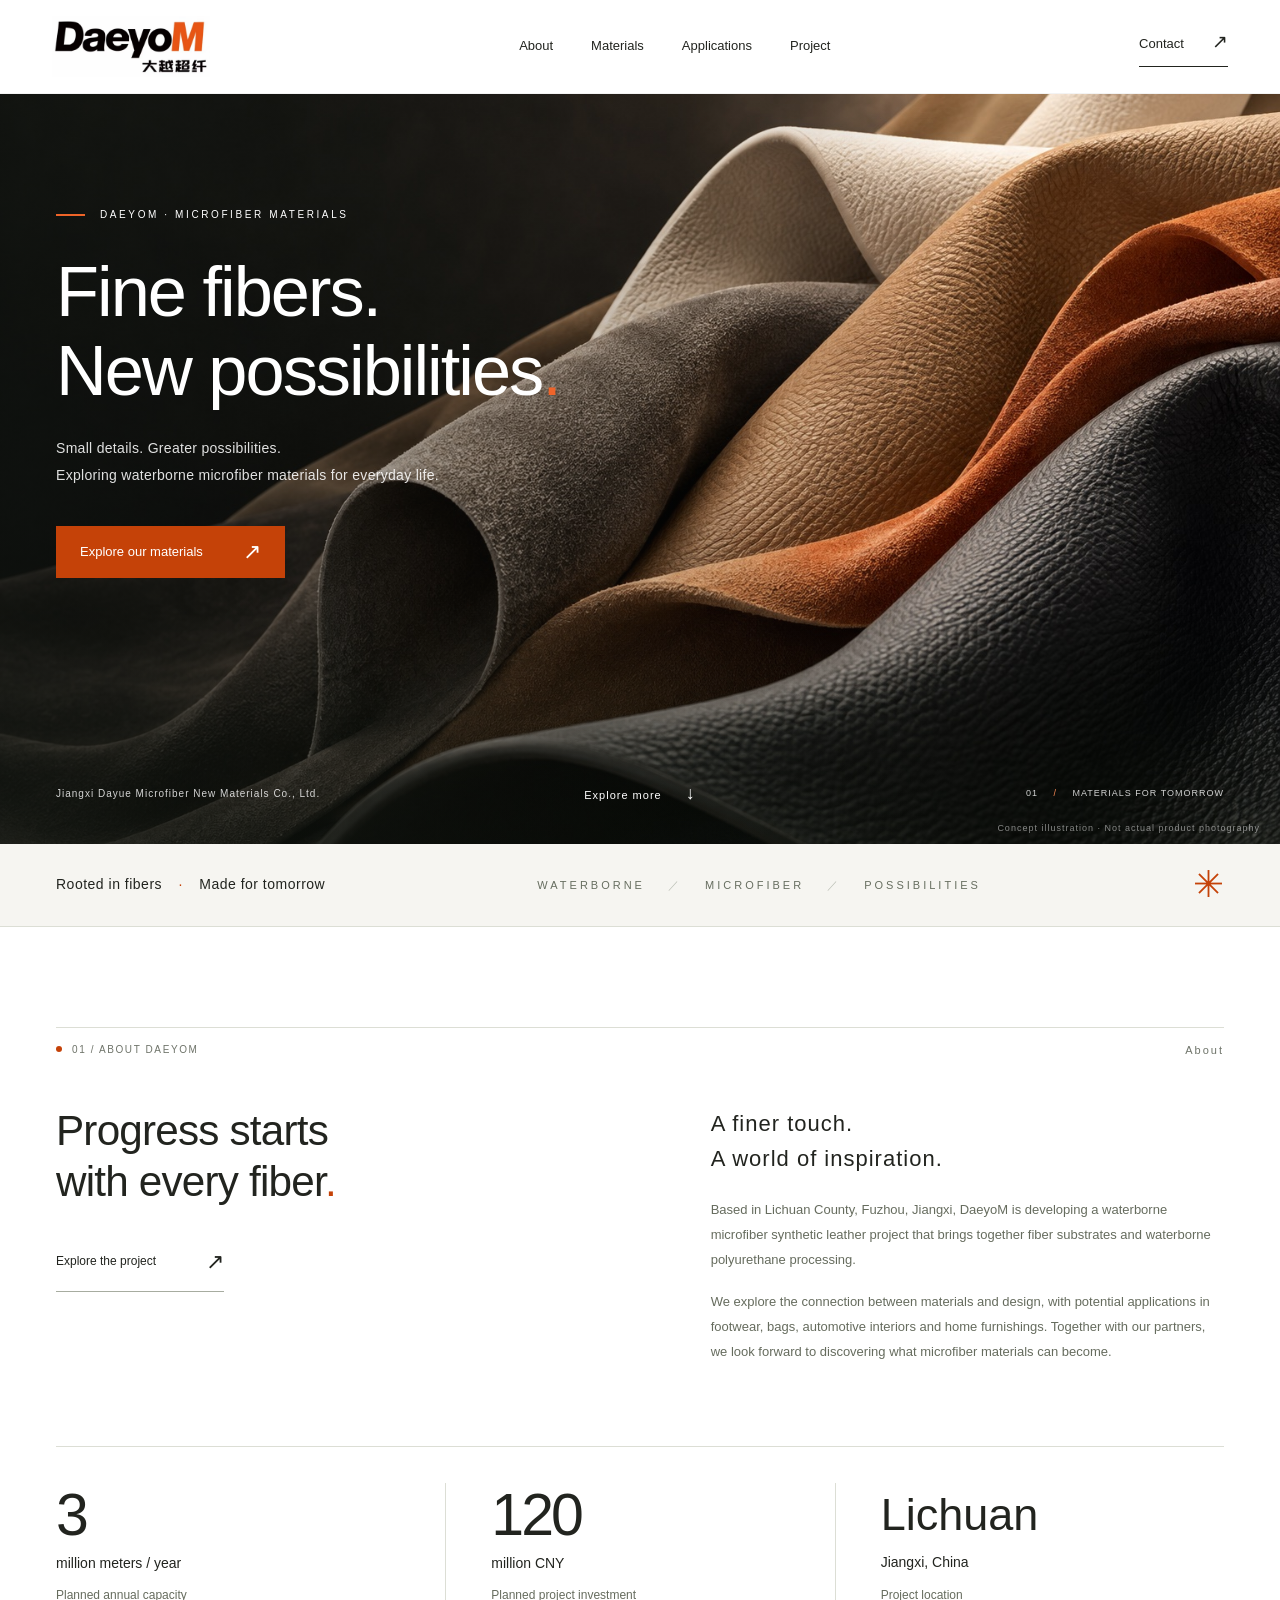
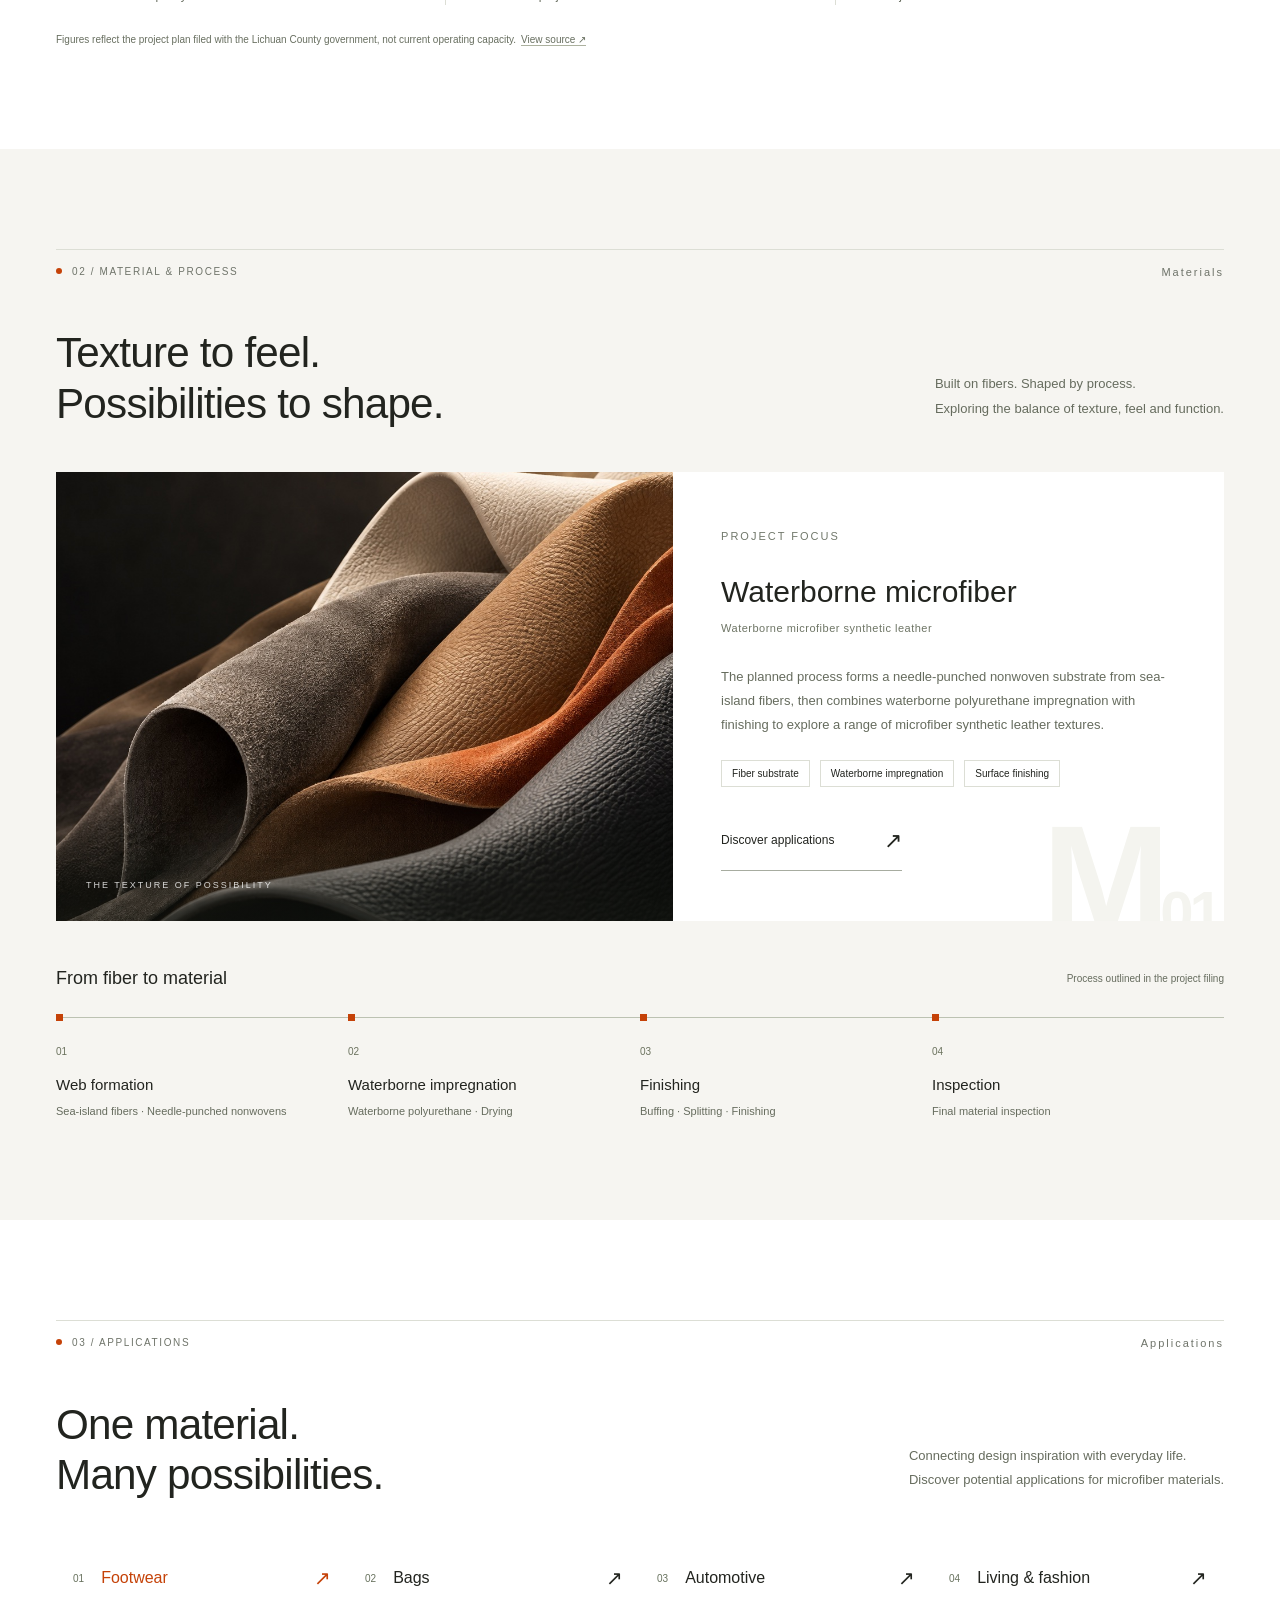
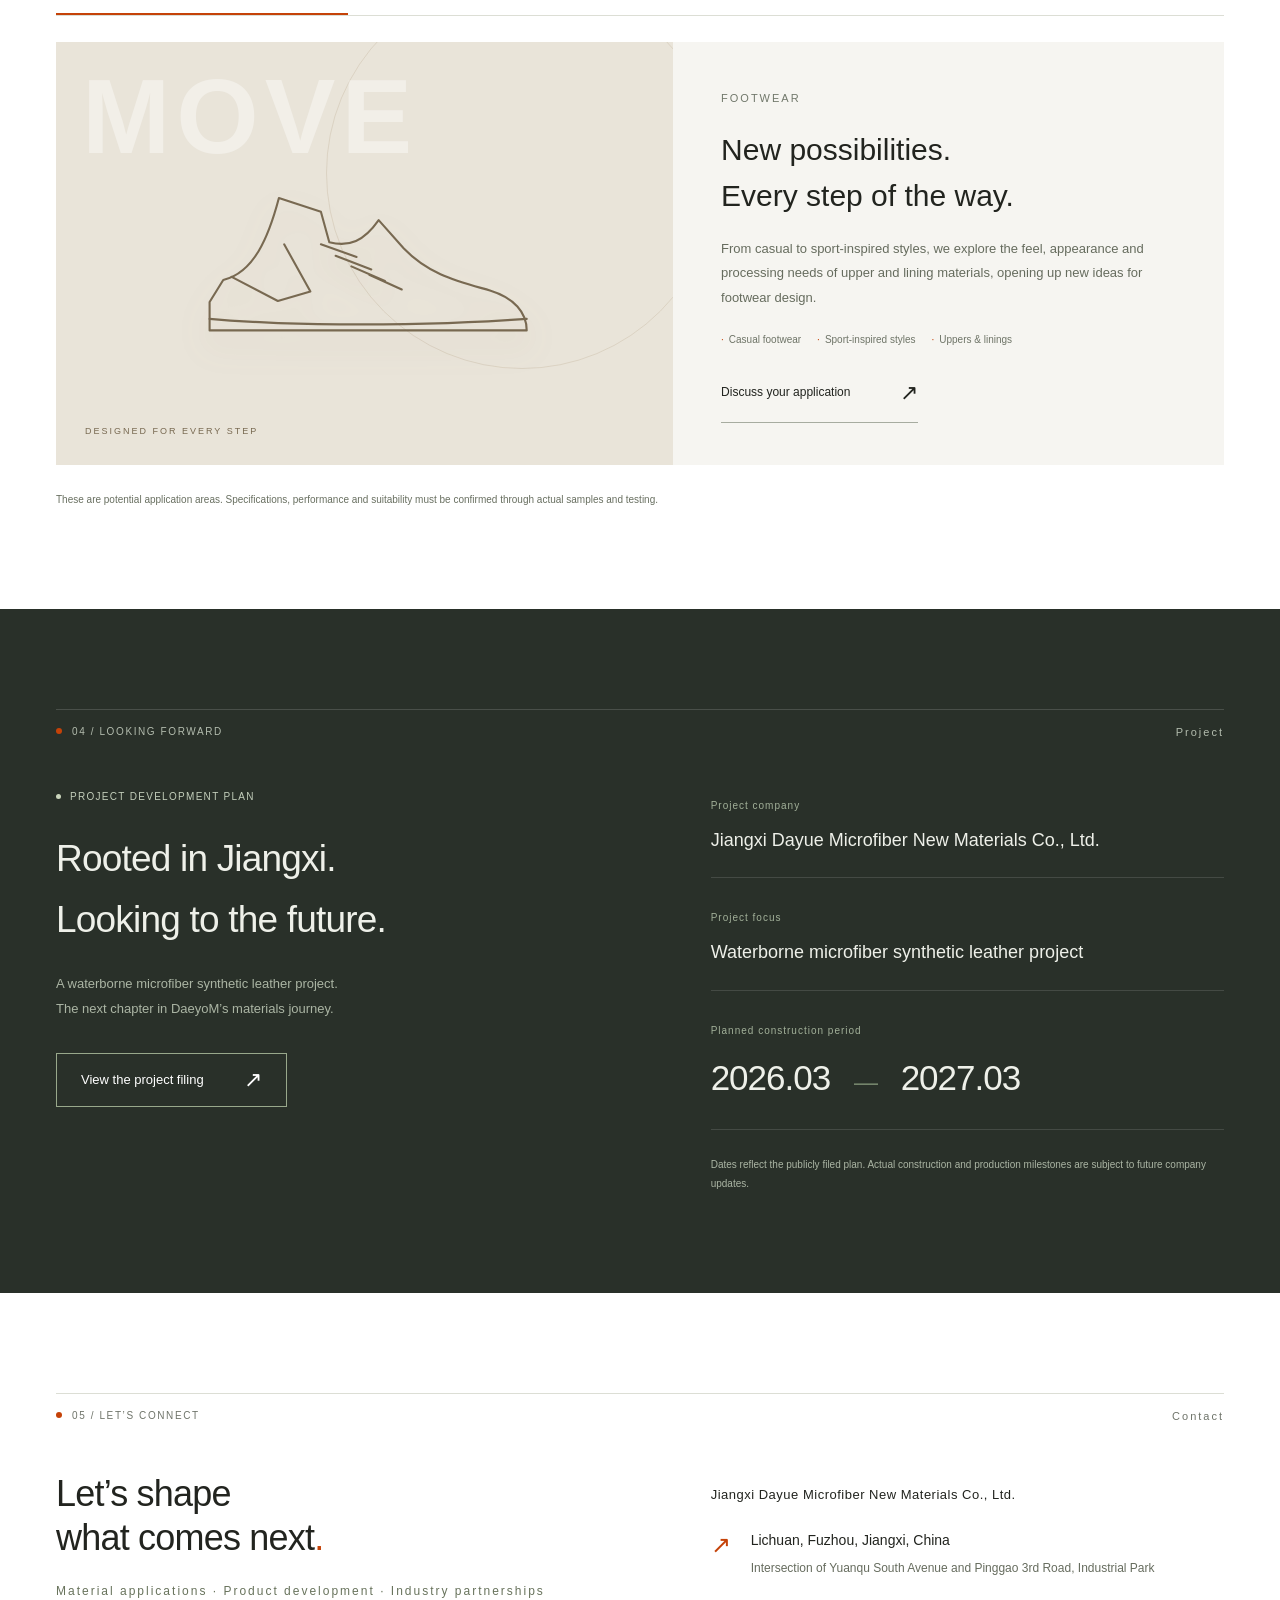
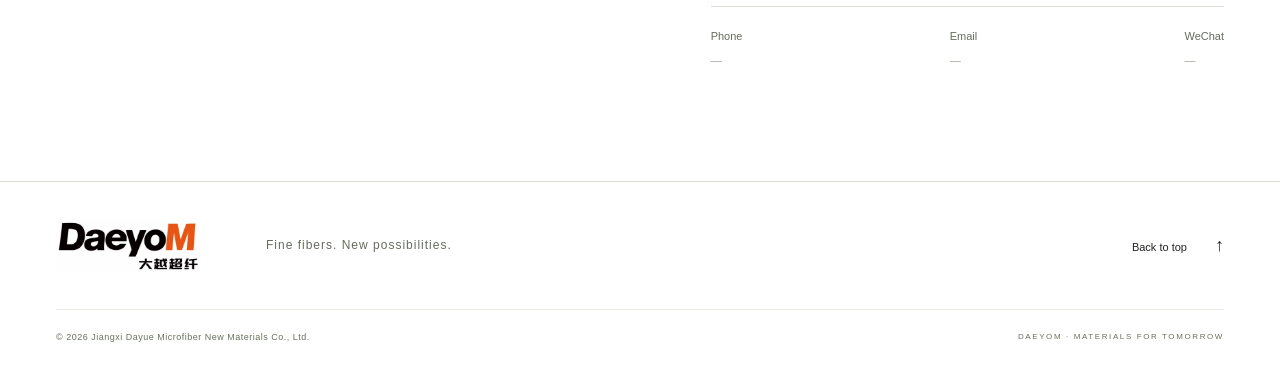
==== commit 370786bf: "Publish English homepage and document preserved Chinese branch" ====
--- a/index.html
+++ b/index.html
@@ -1,32 +1,32 @@
 <!doctype html>
-<html lang="zh-CN">
+<html lang="en">
   <head>
     <meta charset="utf-8" />
     <meta name="viewport" content="width=device-width, initial-scale=1" />
     <meta name="theme-color" content="#f5f3ee" />
     <meta
       name="description"
-      content="大越超纤 DaeyoM｜江西大越超纤新材料有限公司，聚焦水性超纤合成革项目，探索新材料在鞋履、箱包、汽车内饰与家居领域的应用。"
+      content="DaeyoM is developing a waterborne microfiber synthetic leather project in Lichuan, Jiangxi, exploring material applications in footwear, bags, automotive interiors and everyday living."
     />
     <meta
       property="og:title"
-      content="大越超纤 DaeyoM · 以纤维之微，越材料之界"
+      content="DaeyoM · Fine fibers. New possibilities."
     />
     <meta
       property="og:description"
-      content="专注水性超纤新材料，连接质感、设计与日常生活。"
+      content="Exploring waterborne microfiber materials that bring texture and design into everyday life."
     />
     <meta property="og:type" content="website" />
-    <title>大越超纤 DaeyoM｜以纤维之微，越材料之界</title>
+    <title>DaeyoM | Fine fibers. New possibilities.</title>
     <link rel="icon" href="assets/favicon.svg" type="image/svg+xml" />
     <link rel="stylesheet" href="styles.css" />
     <script src="script.js" defer></script>
   </head>
   <body id="top">
-    <a class="skip-link" href="#main">跳转到主要内容</a>
+    <a class="skip-link" href="#main">Skip to main content</a>
     <header class="header">
-      <a class="brand" href="#top" aria-label="大越超纤 DaeyoM 首页">
-        <svg viewBox="245 1270 845 325" role="img" aria-label="DaeyoM 大越超纤">
+      <a class="brand" href="#top" aria-label="DaeyoM home">
+        <svg viewBox="245 1270 845 325" role="img" aria-label="DaeyoM">
           <image
             href="assets/daeyom-brand-source.png"
             width="1320"
@@ -34,26 +34,31 @@
           />
         </svg>
       </a>
-      <nav class="desktop-nav" aria-label="主导航">
-        <a href="#about">关于大越</a><a href="#materials">材料与工艺</a
-        ><a href="#applications">应用领域</a><a href="#project">项目进展</a>
+      <nav class="desktop-nav" aria-label="Main navigation">
+        <a href="#about">About</a><a href="#materials">Materials</a
+        ><a href="#applications">Applications</a><a href="#project">Project</a>
       </nav>
       <a class="header-contact" href="#contact"
-        >合作交流 <span aria-hidden="true">↗</span></a
+        >Contact <span aria-hidden="true">↗</span></a
       >
       <button
         class="menu-toggle"
         type="button"
         aria-expanded="false"
         aria-controls="mobile-nav"
-        aria-label="打开导航"
+        aria-label="Open navigation"
       >
         <span></span><span></span>
       </button>
-      <nav class="mobile-nav" id="mobile-nav" aria-label="手机导航" hidden>
-        <a href="#about">关于大越</a><a href="#materials">材料与工艺</a
-        ><a href="#applications">应用领域</a><a href="#project">项目进展</a
-        ><a href="#contact">合作交流 ↗</a>
+      <nav
+        class="mobile-nav"
+        id="mobile-nav"
+        aria-label="Mobile navigation"
+        hidden
+      >
+        <a href="#about">About</a><a href="#materials">Materials</a
+        ><a href="#applications">Applications</a><a href="#project">Project</a
+        ><a href="#contact">Contact ↗</a>
       </nav>
     </header>
     <main id="main">
@@ -61,7 +66,7 @@
         <img
           class="hero-image"
           src="assets/material-hero.jpg"
-          alt="灰、米白与暖橙色超纤材料的概念展示"
+          alt="Concept illustration of microfiber materials in gray, ivory and warm orange"
           fetchpriority="high"
           width="1536"
           height="1024"
@@ -72,25 +77,28 @@
             <span class="orange-line"></span> DAEYOM · MICROFIBER MATERIALS
           </p>
           <h1 id="hero-title">
-            以纤维之微<br />越<span>材料之界</span><i>。</i>
+            Fine fibers.<br /><span>New possibilities</span><i>.</i>
           </h1>
           <p class="hero-description">
-            从细微之处，创造更多可能。<br />专注水性超纤新材料，让质感走进日常。
+            Small details. Greater possibilities.<br />Exploring waterborne
+            microfiber materials for everyday life.
           </p>
           <a class="button button-orange" href="#materials"
-            >探索我们的材料 <span aria-hidden="true">↗</span></a
+            >Explore our materials <span aria-hidden="true">↗</span></a
           >
         </div>
         <div class="hero-bottom wrap">
-          <span>江西大越超纤新材料有限公司</span
-          ><a href="#about">向下探索 <span aria-hidden="true">↓</span></a
+          <span>Jiangxi Dayue Microfiber New Materials Co., Ltd.</span
+          ><a href="#about">Explore more <span aria-hidden="true">↓</span></a
           ><span class="hero-counter">01 <i>/</i> MATERIALS FOR TOMORROW</span>
         </div>
-        <span class="image-note">材料概念视觉 · 非产品实拍</span>
+        <span class="image-note"
+          >Concept illustration · Not actual product photography</span
+        >
       </section>
       <div class="brand-strip">
         <div class="wrap">
-          <span>源于纤维 <i>·</i> 面向未来</span>
+          <span>Rooted in fibers <i>·</i> Made for tomorrow</span>
           <p>WATERBORNE <b>／</b> MICROFIBER <b>／</b> POSSIBILITIES</p>
           <span class="strip-symbol" aria-hidden="true">✳</span>
         </div>
@@ -101,47 +109,55 @@
         aria-labelledby="about-title"
       >
         <div class="section-label">
-          <span>01 / ABOUT DAEYOM</span><span>关于大越</span>
+          <span>01 / ABOUT DAEYOM</span><span>About</span>
         </div>
         <div class="about-layout">
           <div>
             <h2 id="about-title">
-              材料的进步，<br />从每一根纤维开始<span class="orange">。</span>
+              Progress starts<br />with every fiber<span class="orange">.</span>
             </h2>
             <a class="text-link" href="#project"
-              >了解项目布局 <span aria-hidden="true">↗</span></a
+              >Explore the project <span aria-hidden="true">↗</span></a
             >
           </div>
           <div class="about-copy">
-            <p class="lead">用细腻的触感，<br />回应生活的丰富想象。</p>
-            <p>
-              江西大越超纤新材料有限公司位于江西省抚州市黎川县，围绕水性超纤合成革项目开展布局，探索纤维基材与水性聚氨酯工艺的结合。
-            </p>
-            <p>
-              我们关注材料与设计之间的连接，面向鞋履、箱包、汽车内饰及家居等应用方向，期待与合作伙伴一起，拓展超纤材料的更多可能。
+            <p class="lead">A finer touch.<br />A world of inspiration.</p>
+            <p>
+              Based in Lichuan County, Fuzhou, Jiangxi, DaeyoM is developing a
+              waterborne microfiber synthetic leather project that brings
+              together fiber substrates and waterborne polyurethane processing.
+            </p>
+            <p>
+              We explore the connection between materials and design, with
+              potential applications in footwear, bags, automotive interiors and
+              home furnishings. Together with our partners, we look forward to
+              discovering what microfiber materials can become.
             </p>
           </div>
         </div>
         <div class="facts">
           <div>
-            <span class="fact-value">300<span>万米 / 年</span></span>
-            <p>项目规划产能</p>
+            <span class="fact-value">3<span>million meters / year</span></span>
+            <p>Planned annual capacity</p>
           </div>
           <div>
-            <span class="fact-value">1.2<span>亿元</span></span>
-            <p>备案项目总投资</p>
+            <span class="fact-value">120<span>million CNY</span></span>
+            <p>Planned project investment</p>
           </div>
           <div>
-            <span class="fact-value place">江西<span>· 黎川</span></span>
-            <p>项目布局所在地</p>
+            <span class="fact-value place"
+              >Lichuan<span>Jiangxi, China</span></span
+            >
+            <p>Project location</p>
           </div>
         </div>
         <p class="source-note">
-          项目数据来自黎川县政府公开备案，属于规划信息，不代表当前实际产能。<a
+          Figures reflect the project plan filed with the Lichuan County
+          government, not current operating capacity.<a
             href="https://www.jxlcx.gov.cn/art/2026/6/11/art_3880_4453967.html"
             target="_blank"
             rel="noopener noreferrer"
-            >查看来源 ↗</a
+            >View source ↗</a
           >
         </p>
       </section>
@@ -152,70 +168,76 @@
       >
         <div class="wrap">
           <div class="section-label">
-            <span>02 / MATERIAL & PROCESS</span><span>材料与工艺</span>
+            <span>02 / MATERIAL & PROCESS</span><span>Materials</span>
           </div>
           <div class="section-heading">
             <div>
-              <h2 id="materials-title">细腻有质，<br />柔韧有度。</h2>
-            </div>
-            <p>
-              以纤维为基础，以工艺为连接。<br />探索外观、触感与应用之间的平衡。
+              <h2 id="materials-title">
+                Texture to feel.<br />Possibilities to shape.
+              </h2>
+            </div>
+            <p>
+              Built on fibers. Shaped by process.<br />Exploring the balance of
+              texture, feel and function.
             </p>
           </div>
           <div class="material-feature">
             <div class="material-photo">
               <img
                 src="assets/material-hero.jpg"
-                alt="超纤材料层叠纹理的概念视觉"
+                alt="Concept illustration of layered microfiber material textures"
                 loading="lazy"
                 width="1536"
                 height="1024"
               /><span>THE TEXTURE OF POSSIBILITY</span>
             </div>
             <div class="material-info">
-              <span class="small-label">核心项目方向</span>
-              <h3>水性超纤合成革</h3>
+              <span class="small-label">PROJECT FOCUS</span>
+              <h3>Waterborne microfiber</h3>
               <p class="english-title">
                 Waterborne microfiber synthetic leather
               </p>
               <p>
-                以海岛纤维形成针刺无纺布基材，结合水性聚氨酯树脂含浸与后整理工艺，探索具有丰富质感的超纤合成革材料。
+                The planned process forms a needle-punched nonwoven substrate
+                from sea-island fibers, then combines waterborne polyurethane
+                impregnation with finishing to explore a range of microfiber
+                synthetic leather textures.
               </p>
               <div class="material-tags">
-                <span>纤维基材</span><span>水性含浸</span
-                ><span>表面后整理</span>
+                <span>Fiber substrate</span><span>Waterborne impregnation</span
+                ><span>Surface finishing</span>
               </div>
               <a href="#applications" class="text-link"
-                >发现应用可能 <span aria-hidden="true">↗</span></a
+                >Discover applications <span aria-hidden="true">↗</span></a
               ><span class="material-index" aria-hidden="true"
                 >M<span>01</span></span
               >
             </div>
           </div>
           <div class="process-heading">
-            <h3>从纤维，到材料</h3>
-            <p>项目备案工艺路径</p>
+            <h3>From fiber to material</h3>
+            <p>Process outlined in the project filing</p>
           </div>
           <ol class="process">
             <li>
               <span>01</span>
-              <h4>纤维成网</h4>
-              <p>海岛纤维 · 针刺无纺布</p>
+              <h4>Web formation</h4>
+              <p>Sea-island fibers · Needle-punched nonwovens</p>
             </li>
             <li>
               <span>02</span>
-              <h4>水性含浸</h4>
-              <p>水性聚氨酯树脂 · 烘干</p>
+              <h4>Waterborne impregnation</h4>
+              <p>Waterborne polyurethane · Drying</p>
             </li>
             <li>
               <span>03</span>
-              <h4>精细整理</h4>
-              <p>磨皮 · 片皮 · 后整理</p>
+              <h4>Finishing</h4>
+              <p>Buffing · Splitting · Finishing</p>
             </li>
             <li>
               <span>04</span>
-              <h4>材料检验</h4>
-              <p>工艺终端检验环节</p>
+              <h4>Inspection</h4>
+              <p>Final material inspection</p>
             </li>
           </ol>
         </div>
@@ -226,13 +248,22 @@
         aria-labelledby="applications-title"
       >
         <div class="section-label">
-          <span>03 / APPLICATIONS</span><span>应用领域</span>
+          <span>03 / APPLICATIONS</span><span>Applications</span>
         </div>
         <div class="section-heading">
-          <h2 id="applications-title">一种材料，<br />不止一种想象。</h2>
-          <p>连接设计灵感与真实生活。<br />探索超纤材料的多元应用方向。</p>
-        </div>
-        <div class="application-tabs" role="tablist" aria-label="选择应用领域">
+          <h2 id="applications-title">
+            One material.<br />Many possibilities.
+          </h2>
+          <p>
+            Connecting design inspiration with everyday life.<br />Discover
+            potential applications for microfiber materials.
+          </p>
+        </div>
+        <div
+          class="application-tabs"
+          role="tablist"
+          aria-label="Choose an application"
+        >
           <button
             role="tab"
             id="tab-footwear"
@@ -241,7 +272,7 @@
             tabindex="0"
             type="button"
           >
-            <span>01</span>鞋履<span class="tab-arrow" aria-hidden="true"
+            <span>01</span>Footwear<span class="tab-arrow" aria-hidden="true"
               >↗</span
             >
           </button>
@@ -253,7 +284,7 @@
             tabindex="-1"
             type="button"
           >
-            <span>02</span>箱包<span class="tab-arrow" aria-hidden="true"
+            <span>02</span>Bags<span class="tab-arrow" aria-hidden="true"
               >↗</span
             >
           </button>
@@ -265,7 +296,7 @@
             tabindex="-1"
             type="button"
           >
-            <span>03</span>汽车内饰<span class="tab-arrow" aria-hidden="true"
+            <span>03</span>Automotive<span class="tab-arrow" aria-hidden="true"
               >↗</span
             >
           </button>
@@ -277,7 +308,9 @@
             tabindex="-1"
             type="button"
           >
-            <span>04</span>家居与服饰<span class="tab-arrow" aria-hidden="true"
+            <span>04</span>Living & fashion<span
+              class="tab-arrow"
+              aria-hidden="true"
               >↗</span
             >
           </button>
@@ -301,16 +334,19 @@
             ><span class="art-caption">DESIGNED FOR EVERY STEP</span>
           </div>
           <div class="application-copy">
-            <span class="small-label">FOOTWEAR / 鞋履</span>
-            <h3>让每一步，<br />都有新的可能。</h3>
-            <p>
-              从日常休闲到运动风格，关注鞋面与里衬材料的触感、外观及加工适配，为鞋履设计提供更多材料选择思路。
+            <span class="small-label">FOOTWEAR</span>
+            <h3>New possibilities.<br />Every step of the way.</h3>
+            <p>
+              From casual to sport-inspired styles, we explore the feel,
+              appearance and processing needs of upper and lining materials,
+              opening up new ideas for footwear design.
             </p>
             <div class="use-tags">
-              <span>休闲鞋履</span><span>运动风格</span><span>鞋面与里衬</span>
+              <span>Casual footwear</span><span>Sport-inspired styles</span
+              ><span>Uppers & linings</span>
             </div>
             <a href="#contact" class="text-link"
-              >交流应用需求 <span aria-hidden="true">↗</span></a
+              >Discuss your application <span aria-hidden="true">↗</span></a
             >
           </div>
         </div>
@@ -331,16 +367,19 @@
             ><span class="art-caption">CARRY YOUR INSPIRATION</span>
           </div>
           <div class="application-copy">
-            <span class="small-label">BAGS & ACCESSORIES / 箱包</span>
-            <h3>装下日常，<br />也装下灵感。</h3>
-            <p>
-              关注材料肌理与色彩表达，探索手袋、背包及小型配饰等方向，让材料成为设计语言的一部分。
+            <span class="small-label">BAGS & ACCESSORIES</span>
+            <h3>Carry the everyday.<br />Make room for inspiration.</h3>
+            <p>
+              Texture and color can become part of a designer’s language. We
+              explore material possibilities for handbags, backpacks and small
+              accessories.
             </p>
             <div class="use-tags">
-              <span>时尚手袋</span><span>生活箱包</span><span>小型配饰</span>
+              <span>Handbags</span><span>Everyday bags</span
+              ><span>Small accessories</span>
             </div>
             <a href="#contact" class="text-link"
-              >交流应用需求 <span aria-hidden="true">↗</span></a
+              >Discuss your application <span aria-hidden="true">↗</span></a
             >
           </div>
         </div>
@@ -366,16 +405,19 @@
             ><span class="art-caption">A NEW SENSE OF JOURNEY</span>
           </div>
           <div class="application-copy">
-            <span class="small-label">AUTOMOTIVE INTERIORS / 汽车内饰</span>
-            <h3>向内探索，<br />向新出发。</h3>
-            <p>
-              围绕座椅、门板与内饰包覆等方向，关注视觉、触感与空间设计的协调，探索出行场景中的材料可能。
+            <span class="small-label">AUTOMOTIVE INTERIORS</span>
+            <h3>A fresh perspective<br />on the journey ahead.</h3>
+            <p>
+              Exploring seat upholstery, door panels and interior trim, we
+              consider how appearance and touch can work with spatial design to
+              shape the travel experience.
             </p>
             <div class="use-tags">
-              <span>座椅包覆</span><span>门板饰面</span><span>内饰设计</span>
+              <span>Seat upholstery</span><span>Door panels</span
+              ><span>Interior design</span>
             </div>
             <a href="#contact" class="text-link"
-              >交流应用需求 <span aria-hidden="true">↗</span></a
+              >Discuss your application <span aria-hidden="true">↗</span></a
             >
           </div>
         </div>
@@ -396,21 +438,25 @@
             ><span class="art-caption">TEXTURE MEETS EVERYDAY LIFE</span>
           </div>
           <div class="application-copy">
-            <span class="small-label">LIVING & FASHION / 家居与服饰</span>
-            <h3>把细腻，<br />带回生活。</h3>
-            <p>
-              从家居软包到服装配饰，探索柔和肌理与多样风格的搭配，让材料参与更丰富的日常体验。
+            <span class="small-label">LIVING & FASHION</span>
+            <h3>Bring a finer touch<br />to everyday living.</h3>
+            <p>
+              From home upholstery to clothing and accessories, we explore how
+              soft textures and varied styles can add a new dimension to
+              everyday life.
             </p>
             <div class="use-tags">
-              <span>家居软包</span><span>服装设计</span><span>生活配饰</span>
+              <span>Home upholstery</span><span>Fashion design</span
+              ><span>Lifestyle accessories</span>
             </div>
             <a href="#contact" class="text-link"
-              >交流应用需求 <span aria-hidden="true">↗</span></a
+              >Discuss your application <span aria-hidden="true">↗</span></a
             >
           </div>
         </div>
         <p class="source-note">
-          以上为材料应用方向示意；具体规格、性能与适用性需结合实际样品及测试确认。
+          These are potential application areas. Specifications, performance and
+          suitability must be confirmed through actual samples and testing.
         </p>
       </section>
       <section
@@ -420,36 +466,44 @@
       >
         <div class="wrap">
           <div class="section-label">
-            <span>04 / LOOKING FORWARD</span><span>项目进展</span>
+            <span>04 / LOOKING FORWARD</span><span>Project</span>
           </div>
           <div class="project-layout">
             <div>
-              <span class="project-badge"><i></i> 项目建设规划</span>
-              <h2 id="project-title">扎根江西，<br />向材料的未来迈进。</h2>
-              <p>以水性超纤合成革项目为起点，<br />开启大越新材料的下一程。</p>
+              <span class="project-badge"
+                ><i></i> PROJECT DEVELOPMENT PLAN</span
+              >
+              <h2 id="project-title">
+                Rooted in Jiangxi.<br />Looking to the future.
+              </h2>
+              <p>
+                A waterborne microfiber synthetic leather project.<br />The next
+                chapter in DaeyoM’s materials journey.
+              </p>
               <a
                 class="button button-outline"
                 href="https://www.jxlcx.gov.cn/art/2026/6/11/art_3880_4453967.html"
                 target="_blank"
                 rel="noopener noreferrer"
-                >查看政府公开备案 <span aria-hidden="true">↗</span></a
+                >View the project filing <span aria-hidden="true">↗</span></a
               >
             </div>
             <div class="project-details">
               <div>
-                <span>项目主体</span>
-                <h3>江西大越超纤新材料有限公司</h3>
+                <span>Project company</span>
+                <h3>Jiangxi Dayue Microfiber New Materials Co., Ltd.</h3>
               </div>
               <div>
-                <span>建设方向</span>
-                <h3>水性超纤合成革建设项目</h3>
+                <span>Project focus</span>
+                <h3>Waterborne microfiber synthetic leather project</h3>
               </div>
               <div>
-                <span>备案计划建设周期</span>
+                <span>Planned construction period</span>
                 <h3 class="project-date">2026.03 <span>—</span> 2027.03</h3>
               </div>
               <p>
-                以上为公开备案的计划安排；实际建设及投产进度以企业后续信息为准。
+                Dates reflect the publicly filed plan. Actual construction and
+                production milestones are subject to future company updates.
               </p>
             </div>
           </div>
@@ -461,37 +515,43 @@
         aria-labelledby="contact-title"
       >
         <div class="section-label">
-          <span>05 / LET’S CONNECT</span><span>合作交流</span>
+          <span>05 / LET’S CONNECT</span><span>Contact</span>
         </div>
         <div class="contact-layout">
           <div>
             <h2 id="contact-title">
-              下一种可能，<br />期待与你一起创造<span class="orange">。</span>
+              Let’s shape<br />what comes next<span class="orange">.</span>
             </h2>
-            <p>材料应用 · 产品开发 · 产业合作</p>
+            <p>
+              Material applications · Product development · Industry
+              partnerships
+            </p>
           </div>
           <div class="contact-details">
-            <span class="small-label">江西大越超纤新材料有限公司</span>
+            <span class="small-label"
+              >Jiangxi Dayue Microfiber New Materials Co., Ltd.</span
+            >
             <div class="address">
               <span class="location-mark" aria-hidden="true">↗</span>
               <p>
-                中国 · 江西省抚州市黎川县<br /><span
-                  >工业园区园区南大道与平高三路交叉口</span
+                Lichuan, Fuzhou, Jiangxi, China<br /><span
+                  >Intersection of Yuanqu South Avenue and Pinggao 3rd Road,
+                  Industrial Park</span
                 >
               </p>
             </div>
             <dl class="contact-fields">
               <div>
-                <dt>联系电话</dt>
-                <dd aria-label="暂未提供">—</dd>
+                <dt>Phone</dt>
+                <dd aria-label="Not yet provided">—</dd>
               </div>
               <div>
-                <dt>电子邮箱</dt>
-                <dd aria-label="暂未提供">—</dd>
+                <dt>Email</dt>
+                <dd aria-label="Not yet provided">—</dd>
               </div>
               <div>
-                <dt>微信</dt>
-                <dd aria-label="暂未提供">—</dd>
+                <dt>WeChat</dt>
+                <dd aria-label="Not yet provided">—</dd>
               </div>
             </dl>
           </div>
@@ -500,25 +560,26 @@
     </main>
     <footer>
       <div class="wrap footer-main">
-        <a class="brand footer-brand" href="#top" aria-label="返回大越超纤首页"
-          ><svg
-            viewBox="245 1270 845 325"
-            role="img"
-            aria-label="DaeyoM 大越超纤"
-          >
+        <a
+          class="brand footer-brand"
+          href="#top"
+          aria-label="Back to DaeyoM home"
+          ><svg viewBox="245 1270 845 325" role="img" aria-label="DaeyoM">
             <image
               href="assets/daeyom-brand-source.png"
               width="1320"
               height="2868"
             /></svg
         ></a>
-        <p>以纤维之微，越材料之界。</p>
+        <p>Fine fibers. New possibilities.</p>
         <a class="back-top" href="#top"
-          >回到顶部 <span aria-hidden="true">↑</span></a
+          >Back to top <span aria-hidden="true">↑</span></a
         >
       </div>
       <div class="wrap footer-bottom">
-        <span>© <span id="year">2026</span> 江西大越超纤新材料有限公司</span
+        <span
+          >© <span id="year">2026</span> Jiangxi Dayue Microfiber New Materials
+          Co., Ltd.</span
         ><span>DAEYOM · MATERIALS FOR TOMORROW</span>
       </div>
     </footer>
--- a/styles.css
+++ b/styles.css
@@ -178,8 +178,8 @@
 .hero h1 {
   font-size: clamp(48px, 5.5vw, 77px);
   font-weight: 500;
-  letter-spacing: 2px;
-  line-height: 1.3;
+  letter-spacing: -2px;
+  line-height: 1.12;
   margin: 30px 0 24px;
 }
 .hero h1 > span {
@@ -188,12 +188,12 @@
 .hero h1 i {
   font-style: normal;
   color: #ef642a;
-  margin-left: -0.5em;
+  margin-left: 0;
 }
 .hero-description {
   font-size: 14px;
   line-height: 1.95;
-  letter-spacing: 1.6px;
+  letter-spacing: 0.3px;
   color: #ffffffdf;
 }
 .button {
@@ -271,7 +271,7 @@
 }
 .brand-strip span:first-child {
   font-size: 14px;
-  letter-spacing: 2px;
+  letter-spacing: 0.5px;
 }
 .brand-strip i {
   font-style: normal;
@@ -327,8 +327,8 @@
 h2 {
   font-size: clamp(32px, 3.3vw, 44px);
   font-weight: 500;
-  line-height: 1.55;
-  letter-spacing: 1px;
+  line-height: 1.2;
+  letter-spacing: -0.8px;
   margin: 0;
 }
 .text-link {
@@ -370,6 +370,7 @@
   padding-top: 36px;
 }
 .facts > div {
+  min-width: 0;
   padding-left: 45px;
   border-left: 1px solid var(--line);
 }
@@ -384,9 +385,11 @@
   font-weight: 400;
 }
 .fact-value > span {
+  display: block;
   font-size: 14px;
   letter-spacing: 0;
-  margin-left: 12px;
+  margin-left: 0;
+  margin-top: 8px;
 }
 .fact-value.place {
   font-size: 45px;
@@ -394,8 +397,9 @@
   line-height: 1.44;
 }
 .fact-value.place > span {
-  font-size: 25px;
-  margin-left: 20px;
+  font-size: 14px;
+  margin-left: 0;
+  line-height: 1.1;
 }
 .facts p {
   font-size: 12px;
@@ -1028,8 +1032,8 @@
     line-height: 1.45;
   }
   .fact-value.place > span {
-    font-size: 20px;
-    margin-left: 10px;
+    font-size: 12px;
+    margin-left: 0;
   }
   .material-feature,
   .application-panel {
@@ -1159,14 +1163,14 @@
     object-position: 65% center;
   }
   .hero h1 {
-    font-size: 48px;
-    letter-spacing: 1px;
-    line-height: 1.4;
+    font-size: clamp(36px, 10.8vw, 52px);
+    letter-spacing: -1.5px;
+    line-height: 1.15;
     margin-top: 35px;
   }
   .hero-description {
-    font-size: 12px;
-    letter-spacing: 1px;
+    font-size: 14px;
+    letter-spacing: 0;
     margin-top: 24px;
   }
   .eyebrow {
@@ -1190,6 +1194,9 @@
     font-size: 8px;
     letter-spacing: 0.1px;
   }
+  .hero-bottom > span:first-child {
+    max-width: calc(100% - 105px);
+  }
   .hero-bottom > a {
     font-size: 10px;
   }
@@ -1205,8 +1212,8 @@
     min-height: 63px;
   }
   .brand-strip span:first-child {
-    font-size: 12px;
-    letter-spacing: 1px;
+    font-size: 11px;
+    letter-spacing: 0;
   }
   .strip-symbol {
     font-size: 32px;
@@ -1267,8 +1274,8 @@
     margin-left: 0;
   }
   .fact-value.place {
-    font-size: 26px;
-    line-height: 1.23;
+    font-size: 20px;
+    line-height: 1.6;
   }
   .fact-value.place > span {
     font-size: 12px;
@@ -1342,6 +1349,7 @@
     font-size: 10px;
   }
   .application-tabs {
+    grid-template-columns: repeat(2, minmax(0, 1fr));
     margin-bottom: 20px;
   }
   .application-tabs button {
